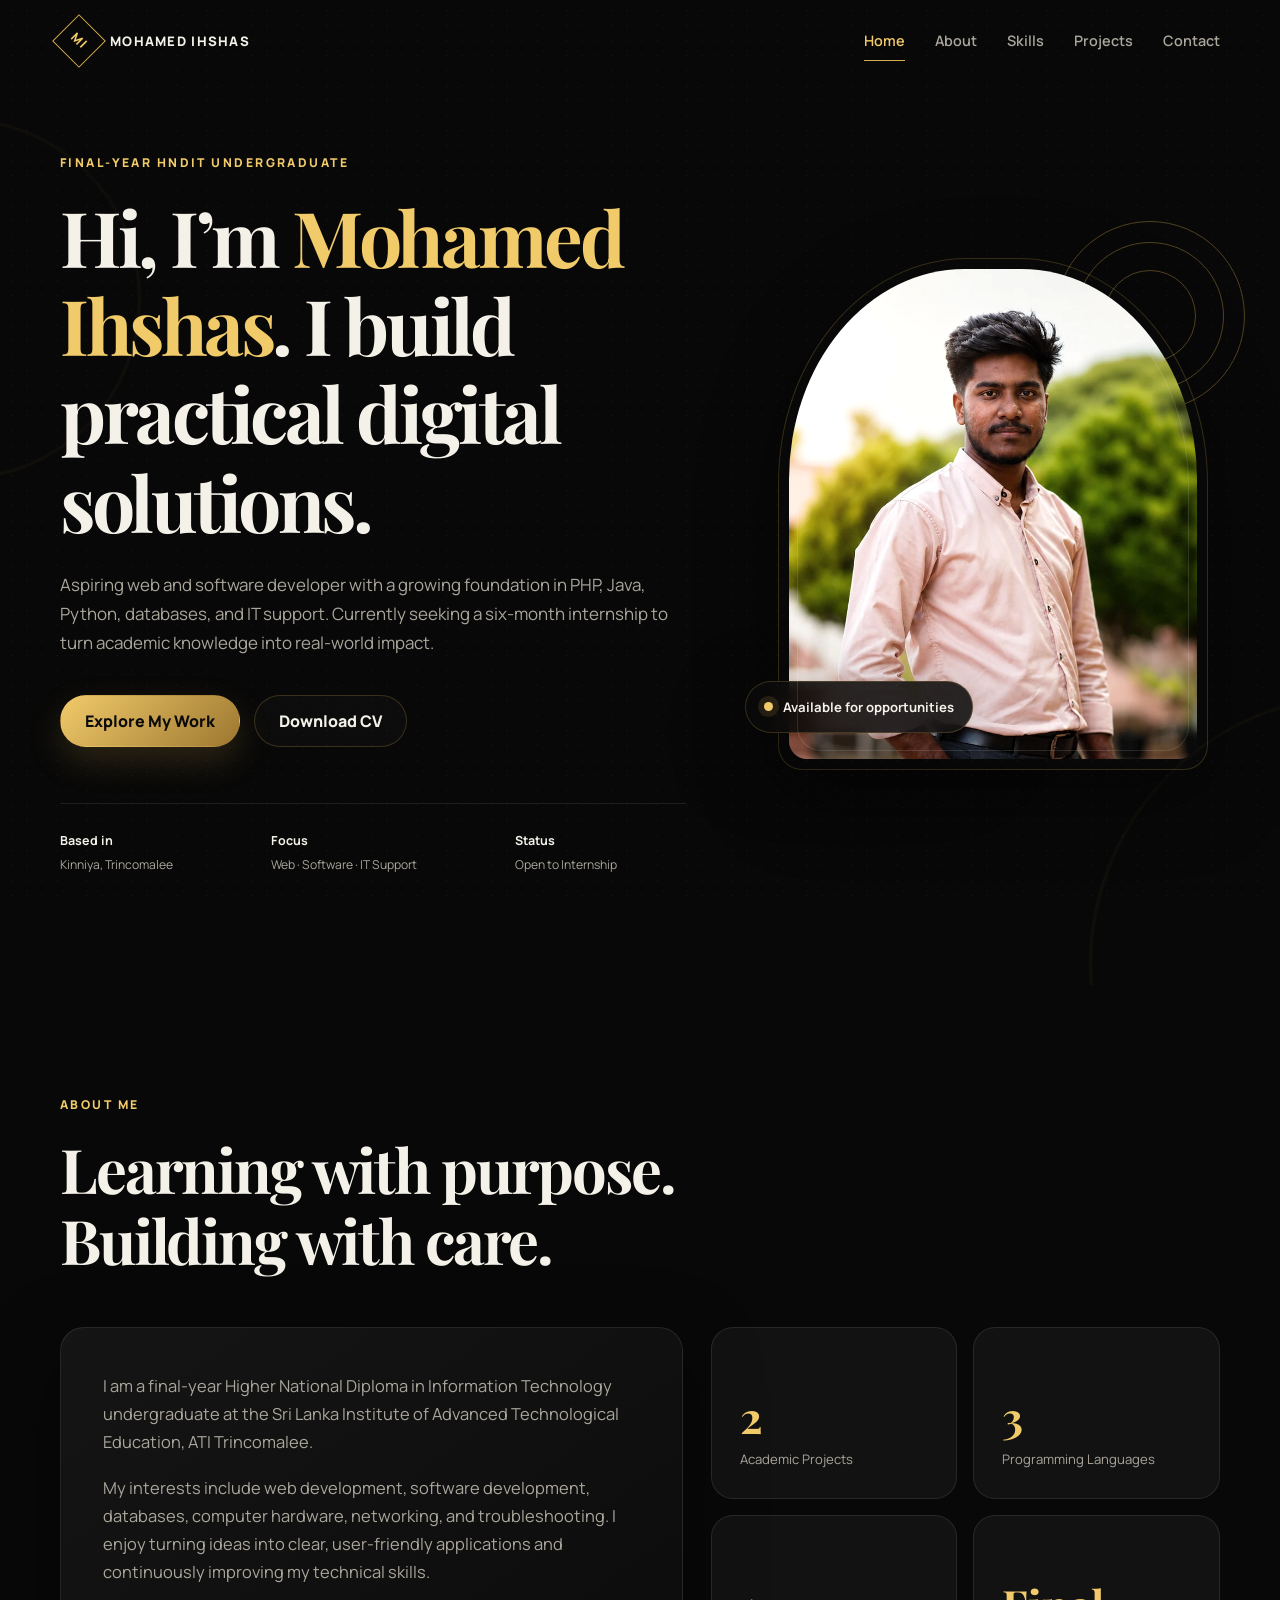
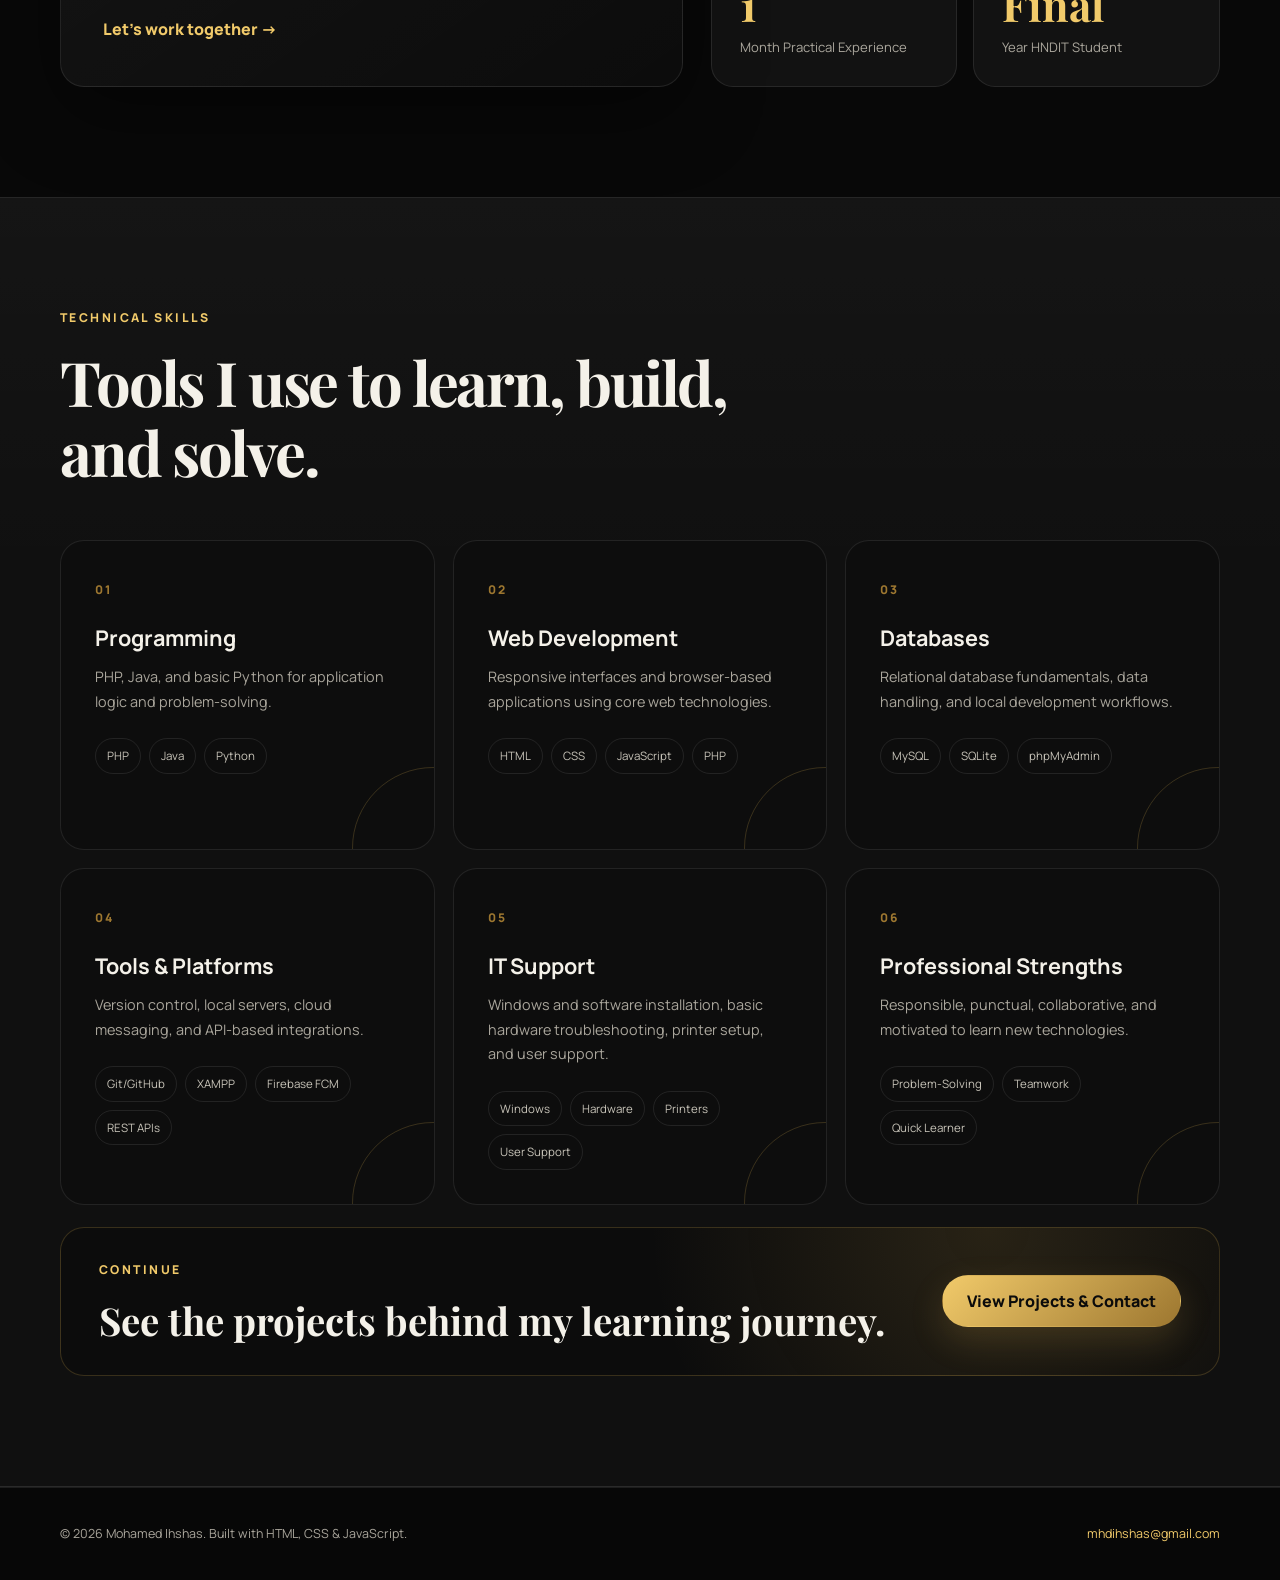
==== index.html @ d363c1a5 "Initial portfolio" ====
<!DOCTYPE html>
<html lang="en">
<head>
  <meta charset="UTF-8">
  <meta name="viewport" content="width=device-width, initial-scale=1.0">
  <meta name="description" content="Portfolio of Anwarkhan Mohamed Ihshas, a final-year HNDIT undergraduate, aspiring web and software developer, and IT support specialist.">
  <title>Mohamed Ihshas | Web & Software Developer</title>
  <style>
@import url('https://fonts.googleapis.com/css2?family=Manrope:wght@400;500;600;700;800&family=Playfair+Display:wght@600;700&display=swap');

:root {
  --bg: #080808;
  --bg-soft: #101010;
  --surface: rgba(255, 255, 255, 0.045);
  --surface-strong: #151515;
  --gold: #d7ad4f;
  --gold-bright: #f1ca6a;
  --gold-dark: #9d7730;
  --text: #f4f1e9;
  --muted: #aaa69c;
  --line: rgba(215, 173, 79, 0.22);
  --line-soft: rgba(255, 255, 255, 0.09);
  --shadow: 0 25px 80px rgba(0, 0, 0, 0.45);
  --radius: 24px;
  --transition: 240ms ease;
}

* {
  box-sizing: border-box;
  margin: 0;
  padding: 0;
}

html {
  scroll-behavior: smooth;
}

body {
  min-height: 100vh;
  overflow-x: hidden;
  background: var(--bg);
  color: var(--text);
  font-family: "Manrope", system-ui, sans-serif;
  line-height: 1.7;
}

body.menu-open {
  overflow: hidden;
}

a {
  color: inherit;
  text-decoration: none;
}

button,
input,
textarea {
  font: inherit;
}

img {
  display: block;
  max-width: 100%;
}

::selection {
  background: var(--gold);
  color: #050505;
}

.page-noise {
  position: fixed;
  inset: 0;
  pointer-events: none;
  opacity: 0.035;
  z-index: 100;
  background-image:
    radial-gradient(circle at 20% 30%, white 0 0.7px, transparent 0.8px),
    radial-gradient(circle at 80% 70%, white 0 0.7px, transparent 0.8px);
  background-size: 12px 12px, 15px 15px;
}

.container {
  width: min(1160px, calc(100% - 40px));
  margin-inline: auto;
}

.section {
  position: relative;
  padding: 110px 0;
}

.section-muted {
  background:
    linear-gradient(180deg, rgba(255,255,255,0.02), transparent 30%),
    var(--bg-soft);
  border-block: 1px solid var(--line-soft);
}

.site-header {
  position: sticky;
  top: 0;
  z-index: 50;
  border-bottom: 1px solid transparent;
  transition: var(--transition);
}

.site-header.scrolled {
  background: rgba(8, 8, 8, 0.82);
  border-color: var(--line-soft);
  backdrop-filter: blur(18px);
}

.nav {
  height: 82px;
  display: flex;
  align-items: center;
  justify-content: space-between;
}

.brand {
  display: inline-flex;
  align-items: center;
  gap: 12px;
  font-weight: 800;
  letter-spacing: 0.08em;
}

.brand-mark {
  width: 38px;
  aspect-ratio: 1;
  display: grid;
  place-items: center;
  border: 1px solid var(--gold);
  color: var(--gold-bright);
  font-size: 0.78rem;
  transform: rotate(45deg);
}

.brand-mark::first-line {
  transform: rotate(-45deg);
}

.brand-text {
  font-size: 0.82rem;
}

.nav-links {
  display: flex;
  align-items: center;
  gap: 30px;
}

.nav-links a {
  position: relative;
  color: var(--muted);
  font-size: 0.9rem;
  font-weight: 600;
  transition: color var(--transition);
}

.nav-links a::after {
  content: "";
  position: absolute;
  left: 0;
  bottom: -8px;
  width: 100%;
  height: 1px;
  background: var(--gold);
  transform: scaleX(0);
  transform-origin: right;
  transition: transform var(--transition);
}

.nav-links a:hover,
.nav-links a.active {
  color: var(--gold-bright);
}

.nav-links a:hover::after,
.nav-links a.active::after {
  transform: scaleX(1);
  transform-origin: left;
}

.menu-toggle {
  display: none;
  width: 44px;
  height: 44px;
  border: 1px solid var(--line-soft);
  background: transparent;
  border-radius: 12px;
  cursor: pointer;
}

.menu-toggle span {
  display: block;
  width: 20px;
  height: 1px;
  margin: 5px auto;
  background: var(--text);
  transition: var(--transition);
}

.hero {
  min-height: calc(100vh - 82px);
  display: grid;
  align-items: center;
  padding-top: 70px;
  overflow: hidden;
}

.hero-grid {
  display: grid;
  grid-template-columns: 1.16fr 0.84fr;
  align-items: center;
  gap: 80px;
}

.eyebrow {
  margin-bottom: 18px;
  color: var(--gold-bright);
  font-size: 0.76rem;
  font-weight: 800;
  letter-spacing: 0.2em;
}

h1,
h2,
h3 {
  line-height: 1.15;
}

h1,
h2 {
  font-family: "Playfair Display", Georgia, serif;
}

.hero h1 {
  max-width: 790px;
  font-size: clamp(3rem, 6vw, 6.5rem);
  letter-spacing: -0.045em;
}

.gold-text {
  color: var(--gold-bright);
}

.hero-description {
  max-width: 680px;
  margin-top: 26px;
  color: var(--muted);
  font-size: 1.06rem;
}

.hero-actions {
  display: flex;
  flex-wrap: wrap;
  gap: 14px;
  margin-top: 38px;
}

.btn {
  min-height: 52px;
  display: inline-flex;
  align-items: center;
  justify-content: center;
  padding: 0 24px;
  border: 1px solid transparent;
  border-radius: 999px;
  font-weight: 800;
  cursor: pointer;
  transition:
    transform var(--transition),
    background var(--transition),
    color var(--transition),
    border-color var(--transition),
    box-shadow var(--transition);
}

.btn:hover {
  transform: translateY(-3px);
}

.btn-primary {
  background: linear-gradient(135deg, var(--gold-bright), var(--gold-dark));
  color: #0b0b0b;
  box-shadow: 0 14px 34px rgba(215, 173, 79, 0.18);
}

.btn-primary:hover {
  box-shadow: 0 18px 44px rgba(215, 173, 79, 0.28);
}

.btn-secondary {
  border-color: var(--line);
  background: rgba(255, 255, 255, 0.02);
  color: var(--text);
}

.btn-secondary:hover {
  border-color: var(--gold);
  color: var(--gold-bright);
}

.hero-meta {
  display: grid;
  grid-template-columns: repeat(3, auto);
  gap: 28px;
  margin-top: 56px;
  padding-top: 26px;
  border-top: 1px solid var(--line-soft);
}

.hero-meta div {
  display: grid;
  gap: 3px;
}

.hero-meta strong {
  color: var(--text);
  font-size: 0.78rem;
}

.hero-meta span {
  color: var(--muted);
  font-size: 0.76rem;
}

.hero-visual {
  display: flex;
  justify-content: center;
}

.portrait-frame {
  position: relative;
  width: min(430px, 86vw);
  aspect-ratio: 0.84;
  padding: 10px;
  border: 1px solid var(--line);
  border-radius: 44% 44% 24px 24px;
  box-shadow: var(--shadow);
}

.portrait-frame::before {
  content: "";
  position: absolute;
  inset: 18px;
  border: 1px solid rgba(255,255,255,0.12);
  border-radius: inherit;
  z-index: 2;
  pointer-events: none;
}

.portrait-frame img {
  width: 100%;
  height: 100%;
  object-fit: cover;
  object-position: 50% 42%;
  border-radius: 43% 43% 18px 18px;
  filter: saturate(0.9) contrast(1.03);
}

.portrait-ring {
  position: absolute;
  width: 190px;
  height: 190px;
  right: -38px;
  top: -38px;
  border: 1px solid var(--gold);
  border-radius: 50%;
  opacity: 0.35;
  animation: spin 18s linear infinite;
}

.portrait-ring::before,
.portrait-ring::after {
  content: "";
  position: absolute;
  border-radius: 50%;
  border: 1px solid var(--gold);
}

.portrait-ring::before { inset: 20px; }
.portrait-ring::after { inset: 48px; }

.portrait-card {
  position: absolute;
  left: -34px;
  bottom: 36px;
  display: inline-flex;
  align-items: center;
  gap: 10px;
  padding: 14px 18px;
  border: 1px solid var(--line);
  border-radius: 999px;
  background: rgba(10, 10, 10, 0.86);
  backdrop-filter: blur(18px);
  box-shadow: var(--shadow);
  font-size: 0.82rem;
  font-weight: 700;
}

.status-dot {
  width: 9px;
  aspect-ratio: 1;
  border-radius: 50%;
  background: var(--gold-bright);
  box-shadow: 0 0 0 6px rgba(215,173,79,0.13);
  animation: pulse 2s infinite;
}

.hero-orb {
  position: absolute;
  border-radius: 50%;
  filter: blur(1px);
  opacity: 0.15;
  pointer-events: none;
}

.hero-orb-one {
  width: 360px;
  height: 360px;
  left: -220px;
  top: 4%;
  border: 1px solid var(--gold);
}

.hero-orb-two {
  width: 540px;
  height: 540px;
  right: -350px;
  bottom: -250px;
  border: 1px solid var(--gold);
}

.section-heading {
  max-width: 760px;
  margin-bottom: 52px;
}

.section-heading h2,
.contact-copy h2 {
  font-size: clamp(2.3rem, 4.8vw, 4.6rem);
  letter-spacing: -0.035em;
}

.about-grid {
  display: grid;
  grid-template-columns: 1.1fr 0.9fr;
  gap: 28px;
}

.glass-card {
  border: 1px solid var(--line-soft);
  border-radius: var(--radius);
  background:
    linear-gradient(145deg, rgba(255,255,255,0.055), rgba(255,255,255,0.018));
  box-shadow: var(--shadow);
}

.about-story {
  min-height: 360px;
  display: flex;
  flex-direction: column;
  justify-content: center;
  padding: 42px;
}

.about-story p {
  color: var(--muted);
  font-size: 1.03rem;
}

.about-story p + p {
  margin-top: 18px;
}

.text-link {
  width: fit-content;
  margin-top: 30px;
  color: var(--gold-bright);
  font-weight: 800;
}

.text-link span {
  display: inline-block;
  transition: transform var(--transition);
}

.text-link:hover span {
  transform: translateX(6px);
}

.about-stats {
  display: grid;
  grid-template-columns: repeat(2, 1fr);
  gap: 16px;
}

.stat-card {
  min-height: 172px;
  display: flex;
  flex-direction: column;
  justify-content: end;
  padding: 28px;
  border: 1px solid var(--line-soft);
  border-radius: 22px;
  background: var(--surface);
  transition: transform var(--transition), border-color var(--transition);
}

.stat-card:hover {
  transform: translateY(-7px);
  border-color: var(--line);
}

.stat-card strong {
  color: var(--gold-bright);
  font-family: "Playfair Display", serif;
  font-size: 2.7rem;
  line-height: 1;
}

.stat-card span {
  margin-top: 10px;
  color: var(--muted);
  font-size: 0.82rem;
}

.skills-grid {
  display: grid;
  grid-template-columns: repeat(3, 1fr);
  gap: 18px;
}

.skill-card {
  position: relative;
  min-height: 310px;
  padding: 34px;
  overflow: hidden;
  border: 1px solid var(--line-soft);
  border-radius: var(--radius);
  background: #0d0d0d;
  transition: transform var(--transition), border-color var(--transition), background var(--transition);
}

.skill-card::after {
  content: "";
  position: absolute;
  width: 160px;
  height: 160px;
  right: -80px;
  bottom: -80px;
  border: 1px solid var(--line);
  border-radius: 50%;
  transition: transform 500ms ease;
}

.skill-card:hover {
  transform: translateY(-8px);
  border-color: var(--line);
  background: #12110d;
}

.skill-card:hover::after {
  transform: scale(1.35);
}

.skill-number {
  color: var(--gold-dark);
  font-size: 0.75rem;
  font-weight: 800;
  letter-spacing: 0.16em;
}

.skill-card h3 {
  margin-top: 24px;
  font-size: 1.35rem;
}

.skill-card p {
  margin-top: 14px;
  color: var(--muted);
  font-size: 0.9rem;
}

.tag-list {
  display: flex;
  flex-wrap: wrap;
  gap: 8px;
  margin-top: 24px;
}

.tag-list span {
  padding: 7px 11px;
  border: 1px solid var(--line-soft);
  border-radius: 999px;
  color: #c8c4b9;
  font-size: 0.72rem;
  transition: border-color var(--transition), color var(--transition);
}

.skill-card:hover .tag-list span,
.project-card:hover .tag-list span {
  border-color: var(--line);
  color: var(--gold-bright);
}

.next-page-cta {
  margin-top: 22px;
  padding: 32px 38px;
  display: flex;
  align-items: center;
  justify-content: space-between;
  gap: 24px;
  border: 1px solid var(--line);
  border-radius: var(--radius);
  background:
    radial-gradient(circle at 80% 0%, rgba(215,173,79,0.14), transparent 36%),
    #0c0c0c;
}

.next-page-cta h3 {
  font-family: "Playfair Display", serif;
  font-size: clamp(1.6rem, 3vw, 2.6rem);
}

.inner-hero {
  padding-top: 130px;
  padding-bottom: 80px;
  overflow: hidden;
}

.inner-hero::after {
  content: "";
  position: absolute;
  width: 520px;
  height: 520px;
  right: -250px;
  top: -160px;
  border: 1px solid var(--line);
  border-radius: 50%;
}

.inner-hero .container {
  position: relative;
  z-index: 2;
}

.inner-hero h1 {
  max-width: 950px;
  font-size: clamp(3.2rem, 7.3vw, 7rem);
  letter-spacing: -0.05em;
}

.inner-hero p:last-child {
  max-width: 670px;
  margin-top: 22px;
  color: var(--muted);
}

.projects-list {
  display: grid;
  gap: 26px;
}

.project-card {
  position: relative;
  min-height: 520px;
  display: grid;
  grid-template-columns: 70px 1.1fr 0.9fr;
  gap: 34px;
  align-items: stretch;
  padding: 34px;
  overflow: hidden;
  border: 1px solid var(--line-soft);
  border-radius: 30px;
  background: #0d0d0d;
  transition: transform var(--transition), border-color var(--transition);
}

.project-card:hover {
  transform: translateY(-7px);
  border-color: var(--line);
}

.project-index {
  color: var(--gold-dark);
  font-size: 0.78rem;
  font-weight: 800;
  letter-spacing: 0.16em;
}

.project-content {
  padding: 14px 0;
}

.project-topline {
  display: flex;
  flex-wrap: wrap;
  gap: 10px 22px;
  color: var(--muted);
  font-size: 0.74rem;
  font-weight: 800;
  letter-spacing: 0.09em;
  text-transform: uppercase;
}

.project-content h3 {
  margin-top: 24px;
  font-family: "Playfair Display", serif;
  font-size: clamp(2.5rem, 4vw, 4.3rem);
}

.project-subtitle {
  margin-top: 2px !important;
  color: var(--gold-bright) !important;
  font-weight: 700;
}

.project-content > p {
  max-width: 630px;
  margin-top: 18px;
  color: var(--muted);
}

.feature-list {
  display: grid;
  gap: 10px;
  margin-top: 24px;
  list-style: none;
}

.feature-list li {
  position: relative;
  padding-left: 22px;
  color: #d0ccc1;
  font-size: 0.88rem;
}

.feature-list li::before {
  content: "◆";
  position: absolute;
  left: 0;
  top: 1px;
  color: var(--gold-dark);
  font-size: 0.65rem;
}

.project-visual {
  min-height: 380px;
  position: relative;
  overflow: hidden;
  border: 1px solid var(--line-soft);
  border-radius: 24px;
  background:
    radial-gradient(circle at 70% 20%, rgba(215,173,79,0.18), transparent 34%),
    #090909;
}

.mock-window {
  position: absolute;
  width: 86%;
  height: 72%;
  left: 10%;
  top: 16%;
  border: 1px solid var(--line);
  border-radius: 14px;
  overflow: hidden;
  background: #111;
  box-shadow: var(--shadow);
  transform: perspective(900px) rotateY(-7deg) rotateX(3deg);
  transition: transform 550ms ease;
}

.project-card:hover .mock-window {
  transform: perspective(900px) rotateY(0) rotateX(0) translateY(-8px);
}

.mock-window-bar {
  height: 34px;
  display: flex;
  align-items: center;
  gap: 6px;
  padding: 0 12px;
  border-bottom: 1px solid var(--line-soft);
}

.mock-window-bar i {
  width: 7px;
  height: 7px;
  border-radius: 50%;
  background: var(--gold-dark);
}

.mock-dashboard {
  height: calc(100% - 34px);
  display: grid;
  grid-template-columns: 24% 1fr;
}

.mock-sidebar {
  background: rgba(215,173,79,0.08);
  border-right: 1px solid var(--line-soft);
}

.mock-main {
  padding: 18px;
}

.mock-title {
  width: 42%;
  height: 12px;
  border-radius: 999px;
  background: var(--gold);
}

.mock-stats {
  display: grid;
  grid-template-columns: repeat(3, 1fr);
  gap: 8px;
  margin-top: 18px;
}

.mock-stats span,
.mock-task {
  display: block;
  border: 1px solid var(--line-soft);
  background: rgba(255,255,255,0.035);
}

.mock-stats span {
  height: 54px;
  border-radius: 8px;
}

.mock-task {
  height: 34px;
  margin-top: 10px;
  border-radius: 8px;
}

.mock-task.short {
  width: 72%;
}

.trusthire-visual {
  display: grid;
  place-items: center;
}

.ai-shield {
  position: relative;
  width: 190px;
  height: 220px;
  display: grid;
  place-items: center;
  clip-path: polygon(50% 0%, 88% 14%, 82% 72%, 50% 100%, 18% 72%, 12% 14%);
  background: linear-gradient(160deg, rgba(215,173,79,0.26), rgba(215,173,79,0.05));
  border: 1px solid var(--gold);
  filter: drop-shadow(0 20px 30px rgba(0,0,0,0.45));
}

.shield-core {
  width: 96px;
  aspect-ratio: 1;
  display: grid;
  place-items: center;
  border: 1px solid var(--gold);
  border-radius: 50%;
  color: var(--gold-bright);
  font-family: "Playfair Display", serif;
  font-size: 2rem;
}

.scan-line {
  position: absolute;
  left: 16%;
  right: 16%;
  height: 1px;
  background: var(--gold-bright);
  box-shadow: 0 0 15px var(--gold);
  animation: scan 3s ease-in-out infinite;
}

.risk-card {
  position: absolute;
  right: 18px;
  bottom: 24px;
  width: 158px;
  padding: 18px;
  border: 1px solid var(--line);
  border-radius: 16px;
  background: rgba(8,8,8,0.9);
  backdrop-filter: blur(14px);
}

.risk-card span {
  display: block;
  color: var(--muted);
  font-size: 0.72rem;
}

.risk-card strong {
  display: block;
  margin-top: 5px;
  color: var(--gold-bright);
  font-size: 1.8rem;
}

.risk-bar {
  height: 5px;
  margin-top: 10px;
  overflow: hidden;
  border-radius: 999px;
  background: rgba(255,255,255,0.08);
}

.risk-bar i {
  display: block;
  width: 18%;
  height: 100%;
  background: var(--gold);
  border-radius: inherit;
}

.timeline {
  position: relative;
  display: grid;
  gap: 24px;
}

.timeline::before {
  content: "";
  position: absolute;
  left: 110px;
  top: 15px;
  bottom: 15px;
  width: 1px;
  background: var(--line);
}

.timeline-item {
  display: grid;
  grid-template-columns: 85px 22px 1fr;
  gap: 16px;
  align-items: start;
}

.timeline-date {
  padding-top: 20px;
  color: var(--gold-bright);
  font-size: 0.78rem;
  font-weight: 800;
}

.timeline-marker {
  width: 13px;
  aspect-ratio: 1;
  margin-top: 24px;
  border: 2px solid var(--gold);
  border-radius: 50%;
  background: var(--bg-soft);
  box-shadow: 0 0 0 8px rgba(215,173,79,0.08);
  z-index: 2;
}

.timeline-content {
  padding: 32px;
}

.timeline-content h3 {
  font-family: "Playfair Display", serif;
  font-size: 1.7rem;
}

.timeline-place {
  margin-top: 8px !important;
  color: var(--gold-bright) !important;
  font-weight: 700;
}

.timeline-content p {
  margin-top: 14px;
  color: var(--muted);
}

.language-strip {
  margin-top: 26px;
  display: flex;
  align-items: center;
  gap: 34px;
  padding: 24px 28px;
  border: 1px solid var(--line-soft);
  border-radius: 20px;
  background: #0c0c0c;
}

.language-strip div {
  display: grid;
  gap: 2px;
}

.language-strip span {
  color: var(--muted);
  font-size: 0.75rem;
}

.language-strip strong {
  font-size: 0.92rem;
}

.language-strip .btn {
  margin-left: auto;
}

.contact-section {
  overflow: hidden;
}

.contact-section::before {
  content: "";
  position: absolute;
  width: 520px;
  height: 520px;
  left: -320px;
  bottom: -200px;
  border: 1px solid var(--line);
  border-radius: 50%;
}

.contact-grid {
  display: grid;
  grid-template-columns: 0.9fr 1.1fr;
  gap: 50px;
  align-items: start;
}

.contact-copy > p:not(.eyebrow):not(.location-line) {
  max-width: 560px;
  margin-top: 22px;
  color: var(--muted);
}

.contact-links {
  display: grid;
  gap: 10px;
  margin-top: 34px;
}

.contact-links a {
  display: grid;
  gap: 2px;
  padding: 15px 0;
  border-bottom: 1px solid var(--line-soft);
  transition: padding-left var(--transition), color var(--transition);
}

.contact-links a:hover {
  padding-left: 8px;
  color: var(--gold-bright);
}

.contact-links span {
  color: var(--muted);
  font-size: 0.73rem;
}

.contact-links strong {
  font-size: 0.9rem;
}

.location-line {
  margin-top: 26px;
  color: var(--gold-bright);
  font-weight: 700;
}

.contact-form {
  padding: 34px;
}

.form-row {
  display: grid;
  grid-template-columns: repeat(2, 1fr);
  gap: 16px;
}

.contact-form label {
  display: grid;
  gap: 8px;
  margin-bottom: 18px;
  color: #cbc7bd;
  font-size: 0.8rem;
  font-weight: 700;
}

.contact-form input,
.contact-form textarea {
  width: 100%;
  border: 1px solid var(--line-soft);
  outline: none;
  border-radius: 14px;
  background: rgba(255,255,255,0.03);
  color: var(--text);
  padding: 14px 16px;
  transition: border-color var(--transition), box-shadow var(--transition);
}

.contact-form textarea {
  resize: vertical;
}

.contact-form input:focus,
.contact-form textarea:focus {
  border-color: var(--gold);
  box-shadow: 0 0 0 4px rgba(215,173,79,0.08);
}

.contact-form .btn {
  width: 100%;
}

.form-note {
  margin-top: 12px;
  color: var(--muted);
  font-size: 0.72rem;
  text-align: center;
}

.site-footer {
  border-top: 1px solid var(--line-soft);
  background: #070707;
}

.footer-inner {
  min-height: 92px;
  display: flex;
  align-items: center;
  justify-content: space-between;
  gap: 20px;
  color: var(--muted);
  font-size: 0.78rem;
}

.footer-inner a {
  color: var(--gold-bright);
}

.reveal {
  opacity: 0;
  transform: translateY(28px);
  transition: opacity 750ms ease, transform 750ms ease;
}

.reveal.visible {
  opacity: 1;
  transform: translateY(0);
}

@keyframes spin {
  to { transform: rotate(360deg); }
}

@keyframes pulse {
  0%, 100% { transform: scale(1); opacity: 1; }
  50% { transform: scale(0.75); opacity: 0.55; }
}

@keyframes scan {
  0%, 100% { top: 22%; opacity: 0.2; }
  50% { top: 76%; opacity: 1; }
}

@media (max-width: 980px) {
  .hero-grid,
  .about-grid,
  .contact-grid {
    grid-template-columns: 1fr;
  }

  .hero {
    min-height: auto;
  }

  .hero-copy {
    text-align: center;
  }

  .hero-description {
    margin-inline: auto;
  }

  .hero-actions,
  .hero-meta {
    justify-content: center;
  }

  .hero-meta {
    grid-template-columns: repeat(3, 1fr);
    text-align: left;
  }

  .hero-visual {
    margin-top: 26px;
  }

  .skills-grid {
    grid-template-columns: repeat(2, 1fr);
  }

  .project-card {
    grid-template-columns: 50px 1fr;
  }

  .project-visual {
    grid-column: 2;
  }

  .contact-grid {
    gap: 34px;
  }
}

@media (max-width: 760px) {
  .section {
    padding: 82px 0;
  }

  .site-header {
    background: rgba(8,8,8,0.9);
    border-color: var(--line-soft);
    backdrop-filter: blur(18px);
  }

  .menu-toggle {
    display: block;
    position: relative;
    z-index: 60;
  }

  .menu-toggle.active span:nth-child(1) {
    transform: translateY(6px) rotate(45deg);
  }

  .menu-toggle.active span:nth-child(2) {
    opacity: 0;
  }

  .menu-toggle.active span:nth-child(3) {
    transform: translateY(-6px) rotate(-45deg);
  }

  .nav-links {
    position: fixed;
    inset: 0;
    display: grid;
    place-content: center;
    gap: 26px;
    background: rgba(8,8,8,0.97);
    opacity: 0;
    visibility: hidden;
    transform: translateY(-12px);
    transition: var(--transition);
  }

  .nav-links.open {
    opacity: 1;
    visibility: visible;
    transform: translateY(0);
  }

  .nav-links a {
    font-size: 1.2rem;
    text-align: center;
  }

  .hero {
    padding-top: 50px;
  }

  .hero h1 {
    font-size: clamp(2.8rem, 15vw, 4.7rem);
  }

  .hero-meta {
    grid-template-columns: 1fr;
    text-align: center;
    gap: 16px;
  }

  .portrait-card {
    left: 50%;
    bottom: 18px;
    transform: translateX(-50%);
    white-space: nowrap;
  }

  .skills-grid,
  .about-stats {
    grid-template-columns: 1fr;
  }

  .skill-card {
    min-height: auto;
  }

  .next-page-cta,
  .language-strip,
  .footer-inner {
    flex-direction: column;
    align-items: flex-start;
  }

  .language-strip .btn {
    margin-left: 0;
  }

  .project-card {
    grid-template-columns: 1fr;
    padding: 24px;
  }

  .project-index,
  .project-visual {
    grid-column: 1;
  }

  .project-visual {
    min-height: 330px;
  }

  .timeline::before {
    left: 7px;
  }

  .timeline-item {
    grid-template-columns: 18px 1fr;
  }

  .timeline-date {
    grid-column: 2;
    padding-top: 0;
  }

  .timeline-marker {
    grid-row: 1 / span 2;
    margin-top: 4px;
  }

  .timeline-content {
    grid-column: 2;
  }

  .form-row {
    grid-template-columns: 1fr;
    gap: 0;
  }

  .brand-text {
    display: none;
  }
}

@media (prefers-reduced-motion: reduce) {
  *,
  *::before,
  *::after {
    animation-duration: 0.01ms !important;
    animation-iteration-count: 1 !important;
    scroll-behavior: auto !important;
    transition-duration: 0.01ms !important;
  }

  .reveal {
    opacity: 1;
    transform: none;
  }
}

</style>
  <script>
document.addEventListener("DOMContentLoaded", () => {
  const header = document.querySelector(".site-header");
  const menuButton = document.querySelector(".menu-toggle");
  const navLinks = document.querySelector(".nav-links");

  const updateHeader = () => {
    header?.classList.toggle("scrolled", window.scrollY > 20);
  };

  updateHeader();
  window.addEventListener("scroll", updateHeader, { passive: true });

  if (menuButton && navLinks) {
    menuButton.addEventListener("click", () => {
      const isOpen = navLinks.classList.toggle("open");
      menuButton.classList.toggle("active", isOpen);
      menuButton.setAttribute("aria-expanded", String(isOpen));
      document.body.classList.toggle("menu-open", isOpen);
    });

    navLinks.querySelectorAll("a").forEach((link) => {
      link.addEventListener("click", () => {
        navLinks.classList.remove("open");
        menuButton.classList.remove("active");
        menuButton.setAttribute("aria-expanded", "false");
        document.body.classList.remove("menu-open");
      });
    });
  }

  const revealElements = document.querySelectorAll(".reveal");
  const revealObserver = new IntersectionObserver(
    (entries) => {
      entries.forEach((entry) => {
        if (entry.isIntersecting) {
          entry.target.classList.add("visible");
          revealObserver.unobserve(entry.target);
        }
      });
    },
    { threshold: 0.14 }
  );

  revealElements.forEach((element, index) => {
    element.style.transitionDelay = `${Math.min(index % 4, 3) * 80}ms`;
    revealObserver.observe(element);
  });

  document.querySelectorAll("[data-count]").forEach((counter) => {
    const target = Number(counter.dataset.count);
    let started = false;

    const counterObserver = new IntersectionObserver(
      ([entry]) => {
        if (!entry.isIntersecting || started) return;
        started = true;

        const duration = 900;
        const startTime = performance.now();

        const animate = (now) => {
          const progress = Math.min((now - startTime) / duration, 1);
          counter.textContent = Math.floor(progress * target);
          if (progress < 1) requestAnimationFrame(animate);
        };

        requestAnimationFrame(animate);
        counterObserver.disconnect();
      },
      { threshold: 0.8 }
    );

    counterObserver.observe(counter);
  });

  document.querySelectorAll("[data-current-year]").forEach((element) => {
    element.textContent = new Date().getFullYear();
  });

  const contactForm = document.querySelector("#contact-form");
  contactForm?.addEventListener("submit", (event) => {
    event.preventDefault();

    const data = new FormData(contactForm);
    const name = String(data.get("name") || "").trim();
    const email = String(data.get("email") || "").trim();
    const subject = String(data.get("subject") || "").trim();
    const message = String(data.get("message") || "").trim();

    if (!name || !email || !subject || !message) return;

    const emailBody = [
      `Hello Mohamed Ihshas,`,
      ``,
      message,
      ``,
      `From: ${name}`,
      `Email: ${email}`
    ].join("\n");

    const mailto = `mailto:mhdihshas@gmail.com?subject=${encodeURIComponent(subject)}&body=${encodeURIComponent(emailBody)}`;
    window.location.href = mailto;
  });
});

</script>
</head>
<body>
  <div class="page-noise" aria-hidden="true"></div>
  <header class="site-header">
    <nav class="nav container" aria-label="Main navigation">
      <a class="brand" href="index.html" aria-label="Go to homepage">
        <span class="brand-mark">MI</span>
        <span class="brand-text">MOHAMED IHSHAS</span>
      </a>

      <button class="menu-toggle" aria-label="Open navigation menu" aria-expanded="false">
        <span></span><span></span><span></span>
      </button>

      <div class="nav-links">
        <a class="active" href="index.html">Home</a>
        <a href="#about">About</a>
        <a href="#skills">Skills</a>
        <a href="work.html">Projects</a>
        <a href="work.html#contact">Contact</a>
      </div>
    </nav>
  </header>

  <main>
    <section class="hero section">
      <div class="hero-orb hero-orb-one" aria-hidden="true"></div>
      <div class="hero-orb hero-orb-two" aria-hidden="true"></div>

      <div class="container hero-grid">
        <div class="hero-copy reveal">
          <p class="eyebrow">FINAL-YEAR HNDIT UNDERGRADUATE</p>
          <h1>
            Hi, I’m <span class="gold-text">Mohamed Ihshas</span>.
            I build practical digital solutions.
          </h1>
          <p class="hero-description">
            Aspiring web and software developer with a growing foundation in
            PHP, Java, Python, databases, and IT support. Currently seeking a
            six-month internship to turn academic knowledge into real-world impact.
          </p>

          <div class="hero-actions">
            <a class="btn btn-primary" href="work.html">Explore My Work</a>
            <a class="btn btn-secondary" href="assets/ANWARKHAN_MOHAMED_IHSHAS_CV.docx" download>
              Download CV
            </a>
          </div>

          <div class="hero-meta" aria-label="Quick information">
            <div>
              <strong>Based in</strong>
              <span>Kinniya, Trincomalee</span>
            </div>
            <div>
              <strong>Focus</strong>
              <span>Web · Software · IT Support</span>
            </div>
            <div>
              <strong>Status</strong>
              <span>Open to Internship</span>
            </div>
          </div>
        </div>

        <div class="hero-visual reveal">
          <div class="portrait-frame">
            <div class="portrait-ring" aria-hidden="true"></div>
            <img src="[data-uri]" alt="Portrait of Mohamed Ihshas">
            <div class="portrait-card">
              <span class="status-dot" aria-hidden="true"></span>
              Available for opportunities
            </div>
          </div>
        </div>
      </div>
    </section>

    <section class="section" id="about">
      <div class="container">
        <div class="section-heading reveal">
          <p class="eyebrow">ABOUT ME</p>
          <h2>Learning with purpose. Building with care.</h2>
        </div>

        <div class="about-grid">
          <article class="glass-card about-story reveal">
            <p>
              I am a final-year Higher National Diploma in Information Technology
              undergraduate at the Sri Lanka Institute of Advanced Technological
              Education, ATI Trincomalee.
            </p>
            <p>
              My interests include web development, software development,
              databases, computer hardware, networking, and troubleshooting.
              I enjoy turning ideas into clear, user-friendly applications and
              continuously improving my technical skills.
            </p>
            <a class="text-link" href="work.html#contact">Let’s work together <span>→</span></a>
          </article>

          <div class="about-stats">
            <div class="stat-card reveal">
              <strong data-count="2">0</strong>
              <span>Academic Projects</span>
            </div>
            <div class="stat-card reveal">
              <strong data-count="3">0</strong>
              <span>Programming Languages</span>
            </div>
            <div class="stat-card reveal">
              <strong data-count="1">0</strong>
              <span>Month Practical Experience</span>
            </div>
            <div class="stat-card reveal">
              <strong>Final</strong>
              <span>Year HNDIT Student</span>
            </div>
          </div>
        </div>
      </div>
    </section>

    <section class="section section-muted" id="skills">
      <div class="container">
        <div class="section-heading reveal">
          <p class="eyebrow">TECHNICAL SKILLS</p>
          <h2>Tools I use to learn, build, and solve.</h2>
        </div>

        <div class="skills-grid">
          <article class="skill-card reveal">
            <span class="skill-number">01</span>
            <h3>Programming</h3>
            <p>PHP, Java, and basic Python for application logic and problem-solving.</p>
            <div class="tag-list"><span>PHP</span><span>Java</span><span>Python</span></div>
          </article>

          <article class="skill-card reveal">
            <span class="skill-number">02</span>
            <h3>Web Development</h3>
            <p>Responsive interfaces and browser-based applications using core web technologies.</p>
            <div class="tag-list"><span>HTML</span><span>CSS</span><span>JavaScript</span><span>PHP</span></div>
          </article>

          <article class="skill-card reveal">
            <span class="skill-number">03</span>
            <h3>Databases</h3>
            <p>Relational database fundamentals, data handling, and local development workflows.</p>
            <div class="tag-list"><span>MySQL</span><span>SQLite</span><span>phpMyAdmin</span></div>
          </article>

          <article class="skill-card reveal">
            <span class="skill-number">04</span>
            <h3>Tools & Platforms</h3>
            <p>Version control, local servers, cloud messaging, and API-based integrations.</p>
            <div class="tag-list"><span>Git/GitHub</span><span>XAMPP</span><span>Firebase FCM</span><span>REST APIs</span></div>
          </article>

          <article class="skill-card reveal">
            <span class="skill-number">05</span>
            <h3>IT Support</h3>
            <p>Windows and software installation, basic hardware troubleshooting, printer setup, and user support.</p>
            <div class="tag-list"><span>Windows</span><span>Hardware</span><span>Printers</span><span>User Support</span></div>
          </article>

          <article class="skill-card reveal">
            <span class="skill-number">06</span>
            <h3>Professional Strengths</h3>
            <p>Responsible, punctual, collaborative, and motivated to learn new technologies.</p>
            <div class="tag-list"><span>Problem-Solving</span><span>Teamwork</span><span>Quick Learner</span></div>
          </article>
        </div>

        <div class="next-page-cta reveal">
          <div>
            <p class="eyebrow">CONTINUE</p>
            <h3>See the projects behind my learning journey.</h3>
          </div>
          <a class="btn btn-primary" href="work.html">View Projects & Contact</a>
        </div>
      </div>
    </section>
  </main>

  <footer class="site-footer">
    <div class="container footer-inner">
      <p>© <span data-current-year></span> Mohamed Ihshas. Built with HTML, CSS & JavaScript.</p>
      <a href="mailto:mhdihshas@gmail.com">mhdihshas@gmail.com</a>
    </div>
  </footer>
</body>
</html>
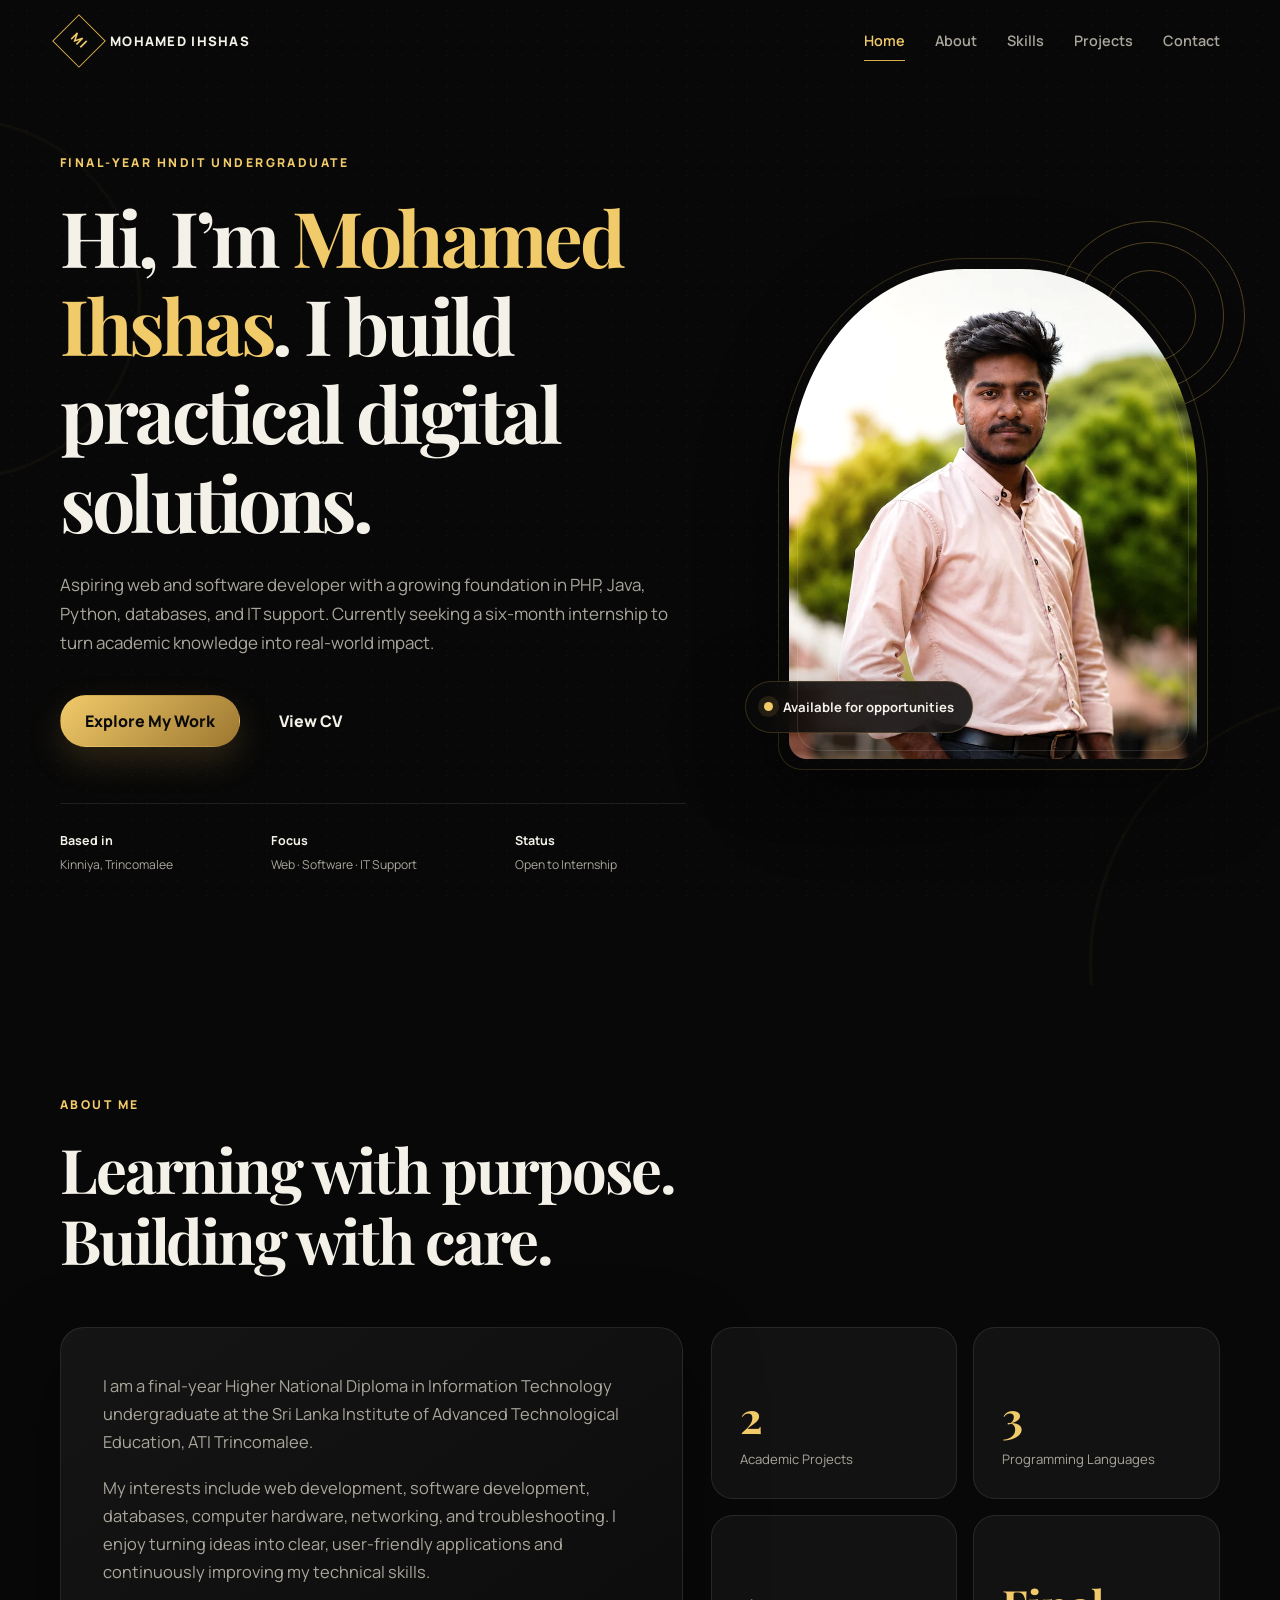
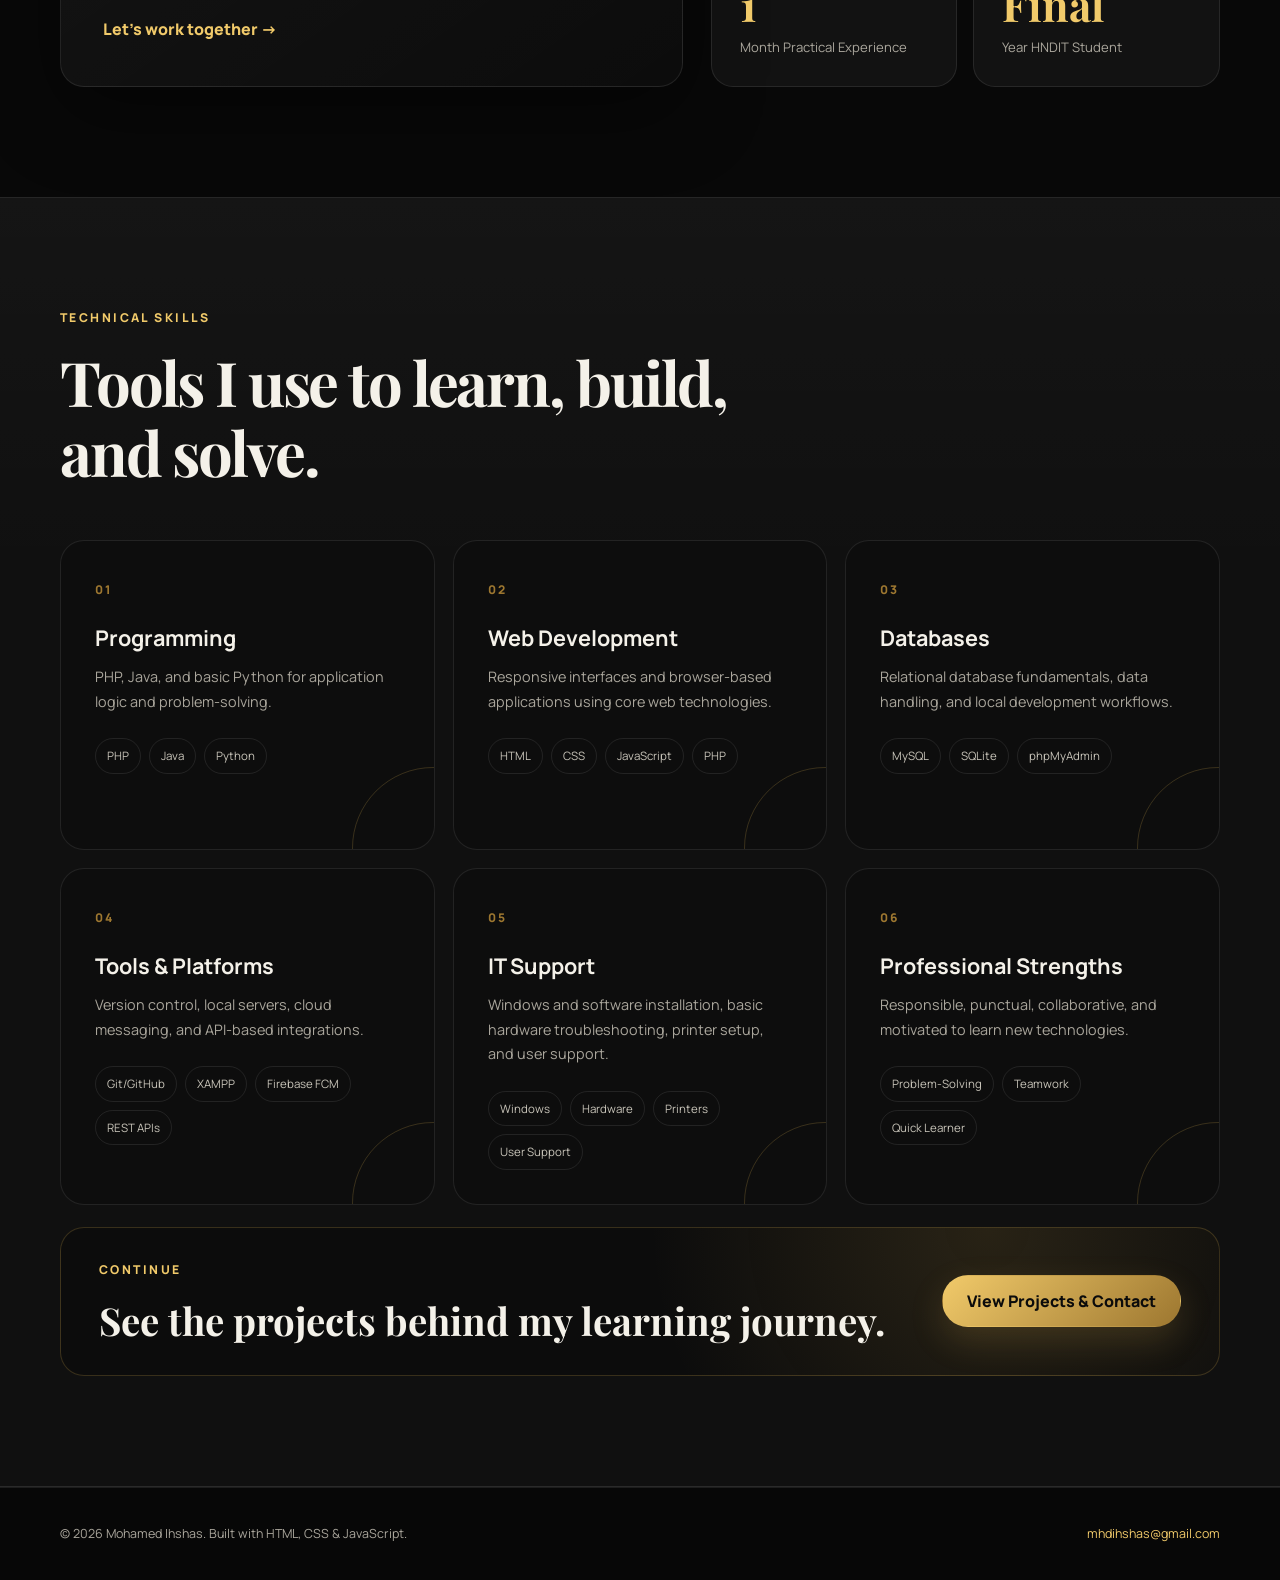
==== commit c1517d9e: "Added CV download" ====
--- a/index.html
+++ b/index.html
@@ -1,1494 +1,1523 @@
 <!DOCTYPE html>
 <html lang="en">
+
 <head>
   <meta charset="UTF-8">
   <meta name="viewport" content="width=device-width, initial-scale=1.0">
-  <meta name="description" content="Portfolio of Anwarkhan Mohamed Ihshas, a final-year HNDIT undergraduate, aspiring web and software developer, and IT support specialist.">
+  <meta name="description"
+    content="Portfolio of Anwarkhan Mohamed Ihshas, a final-year HNDIT undergraduate, aspiring web and software developer, and IT support specialist.">
   <title>Mohamed Ihshas | Web & Software Developer</title>
   <style>
-@import url('https://fonts.googleapis.com/css2?family=Manrope:wght@400;500;600;700;800&family=Playfair+Display:wght@600;700&display=swap');
-
-:root {
-  --bg: #080808;
-  --bg-soft: #101010;
-  --surface: rgba(255, 255, 255, 0.045);
-  --surface-strong: #151515;
-  --gold: #d7ad4f;
-  --gold-bright: #f1ca6a;
-  --gold-dark: #9d7730;
-  --text: #f4f1e9;
-  --muted: #aaa69c;
-  --line: rgba(215, 173, 79, 0.22);
-  --line-soft: rgba(255, 255, 255, 0.09);
-  --shadow: 0 25px 80px rgba(0, 0, 0, 0.45);
-  --radius: 24px;
-  --transition: 240ms ease;
-}
-
-* {
-  box-sizing: border-box;
-  margin: 0;
-  padding: 0;
-}
-
-html {
-  scroll-behavior: smooth;
-}
-
-body {
-  min-height: 100vh;
-  overflow-x: hidden;
-  background: var(--bg);
-  color: var(--text);
-  font-family: "Manrope", system-ui, sans-serif;
-  line-height: 1.7;
-}
-
-body.menu-open {
-  overflow: hidden;
-}
-
-a {
-  color: inherit;
-  text-decoration: none;
-}
-
-button,
-input,
-textarea {
-  font: inherit;
-}
-
-img {
-  display: block;
-  max-width: 100%;
-}
-
-::selection {
-  background: var(--gold);
-  color: #050505;
-}
-
-.page-noise {
-  position: fixed;
-  inset: 0;
-  pointer-events: none;
-  opacity: 0.035;
-  z-index: 100;
-  background-image:
-    radial-gradient(circle at 20% 30%, white 0 0.7px, transparent 0.8px),
-    radial-gradient(circle at 80% 70%, white 0 0.7px, transparent 0.8px);
-  background-size: 12px 12px, 15px 15px;
-}
-
-.container {
-  width: min(1160px, calc(100% - 40px));
-  margin-inline: auto;
-}
-
-.section {
-  position: relative;
-  padding: 110px 0;
-}
-
-.section-muted {
-  background:
-    linear-gradient(180deg, rgba(255,255,255,0.02), transparent 30%),
-    var(--bg-soft);
-  border-block: 1px solid var(--line-soft);
-}
-
-.site-header {
-  position: sticky;
-  top: 0;
-  z-index: 50;
-  border-bottom: 1px solid transparent;
-  transition: var(--transition);
-}
-
-.site-header.scrolled {
-  background: rgba(8, 8, 8, 0.82);
-  border-color: var(--line-soft);
-  backdrop-filter: blur(18px);
-}
-
-.nav {
-  height: 82px;
-  display: flex;
-  align-items: center;
-  justify-content: space-between;
-}
-
-.brand {
-  display: inline-flex;
-  align-items: center;
-  gap: 12px;
-  font-weight: 800;
-  letter-spacing: 0.08em;
-}
-
-.brand-mark {
-  width: 38px;
-  aspect-ratio: 1;
-  display: grid;
-  place-items: center;
-  border: 1px solid var(--gold);
-  color: var(--gold-bright);
-  font-size: 0.78rem;
-  transform: rotate(45deg);
-}
-
-.brand-mark::first-line {
-  transform: rotate(-45deg);
-}
-
-.brand-text {
-  font-size: 0.82rem;
-}
-
-.nav-links {
-  display: flex;
-  align-items: center;
-  gap: 30px;
-}
-
-.nav-links a {
-  position: relative;
-  color: var(--muted);
-  font-size: 0.9rem;
-  font-weight: 600;
-  transition: color var(--transition);
-}
-
-.nav-links a::after {
-  content: "";
-  position: absolute;
-  left: 0;
-  bottom: -8px;
-  width: 100%;
-  height: 1px;
-  background: var(--gold);
-  transform: scaleX(0);
-  transform-origin: right;
-  transition: transform var(--transition);
-}
-
-.nav-links a:hover,
-.nav-links a.active {
-  color: var(--gold-bright);
-}
-
-.nav-links a:hover::after,
-.nav-links a.active::after {
-  transform: scaleX(1);
-  transform-origin: left;
-}
-
-.menu-toggle {
-  display: none;
-  width: 44px;
-  height: 44px;
-  border: 1px solid var(--line-soft);
-  background: transparent;
-  border-radius: 12px;
-  cursor: pointer;
-}
-
-.menu-toggle span {
-  display: block;
-  width: 20px;
-  height: 1px;
-  margin: 5px auto;
-  background: var(--text);
-  transition: var(--transition);
-}
-
-.hero {
-  min-height: calc(100vh - 82px);
-  display: grid;
-  align-items: center;
-  padding-top: 70px;
-  overflow: hidden;
-}
-
-.hero-grid {
-  display: grid;
-  grid-template-columns: 1.16fr 0.84fr;
-  align-items: center;
-  gap: 80px;
-}
-
-.eyebrow {
-  margin-bottom: 18px;
-  color: var(--gold-bright);
-  font-size: 0.76rem;
-  font-weight: 800;
-  letter-spacing: 0.2em;
-}
-
-h1,
-h2,
-h3 {
-  line-height: 1.15;
-}
-
-h1,
-h2 {
-  font-family: "Playfair Display", Georgia, serif;
-}
-
-.hero h1 {
-  max-width: 790px;
-  font-size: clamp(3rem, 6vw, 6.5rem);
-  letter-spacing: -0.045em;
-}
-
-.gold-text {
-  color: var(--gold-bright);
-}
-
-.hero-description {
-  max-width: 680px;
-  margin-top: 26px;
-  color: var(--muted);
-  font-size: 1.06rem;
-}
-
-.hero-actions {
-  display: flex;
-  flex-wrap: wrap;
-  gap: 14px;
-  margin-top: 38px;
-}
-
-.btn {
-  min-height: 52px;
-  display: inline-flex;
-  align-items: center;
-  justify-content: center;
-  padding: 0 24px;
-  border: 1px solid transparent;
-  border-radius: 999px;
-  font-weight: 800;
-  cursor: pointer;
-  transition:
-    transform var(--transition),
-    background var(--transition),
-    color var(--transition),
-    border-color var(--transition),
-    box-shadow var(--transition);
-}
-
-.btn:hover {
-  transform: translateY(-3px);
-}
-
-.btn-primary {
-  background: linear-gradient(135deg, var(--gold-bright), var(--gold-dark));
-  color: #0b0b0b;
-  box-shadow: 0 14px 34px rgba(215, 173, 79, 0.18);
-}
-
-.btn-primary:hover {
-  box-shadow: 0 18px 44px rgba(215, 173, 79, 0.28);
-}
-
-.btn-secondary {
-  border-color: var(--line);
-  background: rgba(255, 255, 255, 0.02);
-  color: var(--text);
-}
-
-.btn-secondary:hover {
-  border-color: var(--gold);
-  color: var(--gold-bright);
-}
-
-.hero-meta {
-  display: grid;
-  grid-template-columns: repeat(3, auto);
-  gap: 28px;
-  margin-top: 56px;
-  padding-top: 26px;
-  border-top: 1px solid var(--line-soft);
-}
-
-.hero-meta div {
-  display: grid;
-  gap: 3px;
-}
-
-.hero-meta strong {
-  color: var(--text);
-  font-size: 0.78rem;
-}
-
-.hero-meta span {
-  color: var(--muted);
-  font-size: 0.76rem;
-}
-
-.hero-visual {
-  display: flex;
-  justify-content: center;
-}
-
-.portrait-frame {
-  position: relative;
-  width: min(430px, 86vw);
-  aspect-ratio: 0.84;
-  padding: 10px;
-  border: 1px solid var(--line);
-  border-radius: 44% 44% 24px 24px;
-  box-shadow: var(--shadow);
-}
-
-.portrait-frame::before {
-  content: "";
-  position: absolute;
-  inset: 18px;
-  border: 1px solid rgba(255,255,255,0.12);
-  border-radius: inherit;
-  z-index: 2;
-  pointer-events: none;
-}
-
-.portrait-frame img {
-  width: 100%;
-  height: 100%;
-  object-fit: cover;
-  object-position: 50% 42%;
-  border-radius: 43% 43% 18px 18px;
-  filter: saturate(0.9) contrast(1.03);
-}
-
-.portrait-ring {
-  position: absolute;
-  width: 190px;
-  height: 190px;
-  right: -38px;
-  top: -38px;
-  border: 1px solid var(--gold);
-  border-radius: 50%;
-  opacity: 0.35;
-  animation: spin 18s linear infinite;
-}
-
-.portrait-ring::before,
-.portrait-ring::after {
-  content: "";
-  position: absolute;
-  border-radius: 50%;
-  border: 1px solid var(--gold);
-}
-
-.portrait-ring::before { inset: 20px; }
-.portrait-ring::after { inset: 48px; }
-
-.portrait-card {
-  position: absolute;
-  left: -34px;
-  bottom: 36px;
-  display: inline-flex;
-  align-items: center;
-  gap: 10px;
-  padding: 14px 18px;
-  border: 1px solid var(--line);
-  border-radius: 999px;
-  background: rgba(10, 10, 10, 0.86);
-  backdrop-filter: blur(18px);
-  box-shadow: var(--shadow);
-  font-size: 0.82rem;
-  font-weight: 700;
-}
-
-.status-dot {
-  width: 9px;
-  aspect-ratio: 1;
-  border-radius: 50%;
-  background: var(--gold-bright);
-  box-shadow: 0 0 0 6px rgba(215,173,79,0.13);
-  animation: pulse 2s infinite;
-}
-
-.hero-orb {
-  position: absolute;
-  border-radius: 50%;
-  filter: blur(1px);
-  opacity: 0.15;
-  pointer-events: none;
-}
-
-.hero-orb-one {
-  width: 360px;
-  height: 360px;
-  left: -220px;
-  top: 4%;
-  border: 1px solid var(--gold);
-}
-
-.hero-orb-two {
-  width: 540px;
-  height: 540px;
-  right: -350px;
-  bottom: -250px;
-  border: 1px solid var(--gold);
-}
-
-.section-heading {
-  max-width: 760px;
-  margin-bottom: 52px;
-}
-
-.section-heading h2,
-.contact-copy h2 {
-  font-size: clamp(2.3rem, 4.8vw, 4.6rem);
-  letter-spacing: -0.035em;
-}
-
-.about-grid {
-  display: grid;
-  grid-template-columns: 1.1fr 0.9fr;
-  gap: 28px;
-}
-
-.glass-card {
-  border: 1px solid var(--line-soft);
-  border-radius: var(--radius);
-  background:
-    linear-gradient(145deg, rgba(255,255,255,0.055), rgba(255,255,255,0.018));
-  box-shadow: var(--shadow);
-}
-
-.about-story {
-  min-height: 360px;
-  display: flex;
-  flex-direction: column;
-  justify-content: center;
-  padding: 42px;
-}
-
-.about-story p {
-  color: var(--muted);
-  font-size: 1.03rem;
-}
-
-.about-story p + p {
-  margin-top: 18px;
-}
-
-.text-link {
-  width: fit-content;
-  margin-top: 30px;
-  color: var(--gold-bright);
-  font-weight: 800;
-}
-
-.text-link span {
-  display: inline-block;
-  transition: transform var(--transition);
-}
-
-.text-link:hover span {
-  transform: translateX(6px);
-}
-
-.about-stats {
-  display: grid;
-  grid-template-columns: repeat(2, 1fr);
-  gap: 16px;
-}
-
-.stat-card {
-  min-height: 172px;
-  display: flex;
-  flex-direction: column;
-  justify-content: end;
-  padding: 28px;
-  border: 1px solid var(--line-soft);
-  border-radius: 22px;
-  background: var(--surface);
-  transition: transform var(--transition), border-color var(--transition);
-}
-
-.stat-card:hover {
-  transform: translateY(-7px);
-  border-color: var(--line);
-}
-
-.stat-card strong {
-  color: var(--gold-bright);
-  font-family: "Playfair Display", serif;
-  font-size: 2.7rem;
-  line-height: 1;
-}
-
-.stat-card span {
-  margin-top: 10px;
-  color: var(--muted);
-  font-size: 0.82rem;
-}
-
-.skills-grid {
-  display: grid;
-  grid-template-columns: repeat(3, 1fr);
-  gap: 18px;
-}
-
-.skill-card {
-  position: relative;
-  min-height: 310px;
-  padding: 34px;
-  overflow: hidden;
-  border: 1px solid var(--line-soft);
-  border-radius: var(--radius);
-  background: #0d0d0d;
-  transition: transform var(--transition), border-color var(--transition), background var(--transition);
-}
-
-.skill-card::after {
-  content: "";
-  position: absolute;
-  width: 160px;
-  height: 160px;
-  right: -80px;
-  bottom: -80px;
-  border: 1px solid var(--line);
-  border-radius: 50%;
-  transition: transform 500ms ease;
-}
-
-.skill-card:hover {
-  transform: translateY(-8px);
-  border-color: var(--line);
-  background: #12110d;
-}
-
-.skill-card:hover::after {
-  transform: scale(1.35);
-}
-
-.skill-number {
-  color: var(--gold-dark);
-  font-size: 0.75rem;
-  font-weight: 800;
-  letter-spacing: 0.16em;
-}
-
-.skill-card h3 {
-  margin-top: 24px;
-  font-size: 1.35rem;
-}
-
-.skill-card p {
-  margin-top: 14px;
-  color: var(--muted);
-  font-size: 0.9rem;
-}
-
-.tag-list {
-  display: flex;
-  flex-wrap: wrap;
-  gap: 8px;
-  margin-top: 24px;
-}
-
-.tag-list span {
-  padding: 7px 11px;
-  border: 1px solid var(--line-soft);
-  border-radius: 999px;
-  color: #c8c4b9;
-  font-size: 0.72rem;
-  transition: border-color var(--transition), color var(--transition);
-}
-
-.skill-card:hover .tag-list span,
-.project-card:hover .tag-list span {
-  border-color: var(--line);
-  color: var(--gold-bright);
-}
-
-.next-page-cta {
-  margin-top: 22px;
-  padding: 32px 38px;
-  display: flex;
-  align-items: center;
-  justify-content: space-between;
-  gap: 24px;
-  border: 1px solid var(--line);
-  border-radius: var(--radius);
-  background:
-    radial-gradient(circle at 80% 0%, rgba(215,173,79,0.14), transparent 36%),
-    #0c0c0c;
-}
-
-.next-page-cta h3 {
-  font-family: "Playfair Display", serif;
-  font-size: clamp(1.6rem, 3vw, 2.6rem);
-}
-
-.inner-hero {
-  padding-top: 130px;
-  padding-bottom: 80px;
-  overflow: hidden;
-}
-
-.inner-hero::after {
-  content: "";
-  position: absolute;
-  width: 520px;
-  height: 520px;
-  right: -250px;
-  top: -160px;
-  border: 1px solid var(--line);
-  border-radius: 50%;
-}
-
-.inner-hero .container {
-  position: relative;
-  z-index: 2;
-}
-
-.inner-hero h1 {
-  max-width: 950px;
-  font-size: clamp(3.2rem, 7.3vw, 7rem);
-  letter-spacing: -0.05em;
-}
-
-.inner-hero p:last-child {
-  max-width: 670px;
-  margin-top: 22px;
-  color: var(--muted);
-}
-
-.projects-list {
-  display: grid;
-  gap: 26px;
-}
-
-.project-card {
-  position: relative;
-  min-height: 520px;
-  display: grid;
-  grid-template-columns: 70px 1.1fr 0.9fr;
-  gap: 34px;
-  align-items: stretch;
-  padding: 34px;
-  overflow: hidden;
-  border: 1px solid var(--line-soft);
-  border-radius: 30px;
-  background: #0d0d0d;
-  transition: transform var(--transition), border-color var(--transition);
-}
-
-.project-card:hover {
-  transform: translateY(-7px);
-  border-color: var(--line);
-}
-
-.project-index {
-  color: var(--gold-dark);
-  font-size: 0.78rem;
-  font-weight: 800;
-  letter-spacing: 0.16em;
-}
-
-.project-content {
-  padding: 14px 0;
-}
-
-.project-topline {
-  display: flex;
-  flex-wrap: wrap;
-  gap: 10px 22px;
-  color: var(--muted);
-  font-size: 0.74rem;
-  font-weight: 800;
-  letter-spacing: 0.09em;
-  text-transform: uppercase;
-}
-
-.project-content h3 {
-  margin-top: 24px;
-  font-family: "Playfair Display", serif;
-  font-size: clamp(2.5rem, 4vw, 4.3rem);
-}
-
-.project-subtitle {
-  margin-top: 2px !important;
-  color: var(--gold-bright) !important;
-  font-weight: 700;
-}
-
-.project-content > p {
-  max-width: 630px;
-  margin-top: 18px;
-  color: var(--muted);
-}
-
-.feature-list {
-  display: grid;
-  gap: 10px;
-  margin-top: 24px;
-  list-style: none;
-}
-
-.feature-list li {
-  position: relative;
-  padding-left: 22px;
-  color: #d0ccc1;
-  font-size: 0.88rem;
-}
-
-.feature-list li::before {
-  content: "◆";
-  position: absolute;
-  left: 0;
-  top: 1px;
-  color: var(--gold-dark);
-  font-size: 0.65rem;
-}
-
-.project-visual {
-  min-height: 380px;
-  position: relative;
-  overflow: hidden;
-  border: 1px solid var(--line-soft);
-  border-radius: 24px;
-  background:
-    radial-gradient(circle at 70% 20%, rgba(215,173,79,0.18), transparent 34%),
-    #090909;
-}
-
-.mock-window {
-  position: absolute;
-  width: 86%;
-  height: 72%;
-  left: 10%;
-  top: 16%;
-  border: 1px solid var(--line);
-  border-radius: 14px;
-  overflow: hidden;
-  background: #111;
-  box-shadow: var(--shadow);
-  transform: perspective(900px) rotateY(-7deg) rotateX(3deg);
-  transition: transform 550ms ease;
-}
-
-.project-card:hover .mock-window {
-  transform: perspective(900px) rotateY(0) rotateX(0) translateY(-8px);
-}
-
-.mock-window-bar {
-  height: 34px;
-  display: flex;
-  align-items: center;
-  gap: 6px;
-  padding: 0 12px;
-  border-bottom: 1px solid var(--line-soft);
-}
-
-.mock-window-bar i {
-  width: 7px;
-  height: 7px;
-  border-radius: 50%;
-  background: var(--gold-dark);
-}
-
-.mock-dashboard {
-  height: calc(100% - 34px);
-  display: grid;
-  grid-template-columns: 24% 1fr;
-}
-
-.mock-sidebar {
-  background: rgba(215,173,79,0.08);
-  border-right: 1px solid var(--line-soft);
-}
-
-.mock-main {
-  padding: 18px;
-}
-
-.mock-title {
-  width: 42%;
-  height: 12px;
-  border-radius: 999px;
-  background: var(--gold);
-}
-
-.mock-stats {
-  display: grid;
-  grid-template-columns: repeat(3, 1fr);
-  gap: 8px;
-  margin-top: 18px;
-}
-
-.mock-stats span,
-.mock-task {
-  display: block;
-  border: 1px solid var(--line-soft);
-  background: rgba(255,255,255,0.035);
-}
-
-.mock-stats span {
-  height: 54px;
-  border-radius: 8px;
-}
-
-.mock-task {
-  height: 34px;
-  margin-top: 10px;
-  border-radius: 8px;
-}
-
-.mock-task.short {
-  width: 72%;
-}
-
-.trusthire-visual {
-  display: grid;
-  place-items: center;
-}
-
-.ai-shield {
-  position: relative;
-  width: 190px;
-  height: 220px;
-  display: grid;
-  place-items: center;
-  clip-path: polygon(50% 0%, 88% 14%, 82% 72%, 50% 100%, 18% 72%, 12% 14%);
-  background: linear-gradient(160deg, rgba(215,173,79,0.26), rgba(215,173,79,0.05));
-  border: 1px solid var(--gold);
-  filter: drop-shadow(0 20px 30px rgba(0,0,0,0.45));
-}
-
-.shield-core {
-  width: 96px;
-  aspect-ratio: 1;
-  display: grid;
-  place-items: center;
-  border: 1px solid var(--gold);
-  border-radius: 50%;
-  color: var(--gold-bright);
-  font-family: "Playfair Display", serif;
-  font-size: 2rem;
-}
-
-.scan-line {
-  position: absolute;
-  left: 16%;
-  right: 16%;
-  height: 1px;
-  background: var(--gold-bright);
-  box-shadow: 0 0 15px var(--gold);
-  animation: scan 3s ease-in-out infinite;
-}
-
-.risk-card {
-  position: absolute;
-  right: 18px;
-  bottom: 24px;
-  width: 158px;
-  padding: 18px;
-  border: 1px solid var(--line);
-  border-radius: 16px;
-  background: rgba(8,8,8,0.9);
-  backdrop-filter: blur(14px);
-}
-
-.risk-card span {
-  display: block;
-  color: var(--muted);
-  font-size: 0.72rem;
-}
-
-.risk-card strong {
-  display: block;
-  margin-top: 5px;
-  color: var(--gold-bright);
-  font-size: 1.8rem;
-}
-
-.risk-bar {
-  height: 5px;
-  margin-top: 10px;
-  overflow: hidden;
-  border-radius: 999px;
-  background: rgba(255,255,255,0.08);
-}
-
-.risk-bar i {
-  display: block;
-  width: 18%;
-  height: 100%;
-  background: var(--gold);
-  border-radius: inherit;
-}
-
-.timeline {
-  position: relative;
-  display: grid;
-  gap: 24px;
-}
-
-.timeline::before {
-  content: "";
-  position: absolute;
-  left: 110px;
-  top: 15px;
-  bottom: 15px;
-  width: 1px;
-  background: var(--line);
-}
-
-.timeline-item {
-  display: grid;
-  grid-template-columns: 85px 22px 1fr;
-  gap: 16px;
-  align-items: start;
-}
-
-.timeline-date {
-  padding-top: 20px;
-  color: var(--gold-bright);
-  font-size: 0.78rem;
-  font-weight: 800;
-}
-
-.timeline-marker {
-  width: 13px;
-  aspect-ratio: 1;
-  margin-top: 24px;
-  border: 2px solid var(--gold);
-  border-radius: 50%;
-  background: var(--bg-soft);
-  box-shadow: 0 0 0 8px rgba(215,173,79,0.08);
-  z-index: 2;
-}
-
-.timeline-content {
-  padding: 32px;
-}
-
-.timeline-content h3 {
-  font-family: "Playfair Display", serif;
-  font-size: 1.7rem;
-}
-
-.timeline-place {
-  margin-top: 8px !important;
-  color: var(--gold-bright) !important;
-  font-weight: 700;
-}
-
-.timeline-content p {
-  margin-top: 14px;
-  color: var(--muted);
-}
-
-.language-strip {
-  margin-top: 26px;
-  display: flex;
-  align-items: center;
-  gap: 34px;
-  padding: 24px 28px;
-  border: 1px solid var(--line-soft);
-  border-radius: 20px;
-  background: #0c0c0c;
-}
-
-.language-strip div {
-  display: grid;
-  gap: 2px;
-}
-
-.language-strip span {
-  color: var(--muted);
-  font-size: 0.75rem;
-}
-
-.language-strip strong {
-  font-size: 0.92rem;
-}
-
-.language-strip .btn {
-  margin-left: auto;
-}
-
-.contact-section {
-  overflow: hidden;
-}
-
-.contact-section::before {
-  content: "";
-  position: absolute;
-  width: 520px;
-  height: 520px;
-  left: -320px;
-  bottom: -200px;
-  border: 1px solid var(--line);
-  border-radius: 50%;
-}
-
-.contact-grid {
-  display: grid;
-  grid-template-columns: 0.9fr 1.1fr;
-  gap: 50px;
-  align-items: start;
-}
-
-.contact-copy > p:not(.eyebrow):not(.location-line) {
-  max-width: 560px;
-  margin-top: 22px;
-  color: var(--muted);
-}
-
-.contact-links {
-  display: grid;
-  gap: 10px;
-  margin-top: 34px;
-}
-
-.contact-links a {
-  display: grid;
-  gap: 2px;
-  padding: 15px 0;
-  border-bottom: 1px solid var(--line-soft);
-  transition: padding-left var(--transition), color var(--transition);
-}
-
-.contact-links a:hover {
-  padding-left: 8px;
-  color: var(--gold-bright);
-}
-
-.contact-links span {
-  color: var(--muted);
-  font-size: 0.73rem;
-}
-
-.contact-links strong {
-  font-size: 0.9rem;
-}
-
-.location-line {
-  margin-top: 26px;
-  color: var(--gold-bright);
-  font-weight: 700;
-}
-
-.contact-form {
-  padding: 34px;
-}
-
-.form-row {
-  display: grid;
-  grid-template-columns: repeat(2, 1fr);
-  gap: 16px;
-}
-
-.contact-form label {
-  display: grid;
-  gap: 8px;
-  margin-bottom: 18px;
-  color: #cbc7bd;
-  font-size: 0.8rem;
-  font-weight: 700;
-}
-
-.contact-form input,
-.contact-form textarea {
-  width: 100%;
-  border: 1px solid var(--line-soft);
-  outline: none;
-  border-radius: 14px;
-  background: rgba(255,255,255,0.03);
-  color: var(--text);
-  padding: 14px 16px;
-  transition: border-color var(--transition), box-shadow var(--transition);
-}
-
-.contact-form textarea {
-  resize: vertical;
-}
-
-.contact-form input:focus,
-.contact-form textarea:focus {
-  border-color: var(--gold);
-  box-shadow: 0 0 0 4px rgba(215,173,79,0.08);
-}
-
-.contact-form .btn {
-  width: 100%;
-}
-
-.form-note {
-  margin-top: 12px;
-  color: var(--muted);
-  font-size: 0.72rem;
-  text-align: center;
-}
-
-.site-footer {
-  border-top: 1px solid var(--line-soft);
-  background: #070707;
-}
-
-.footer-inner {
-  min-height: 92px;
-  display: flex;
-  align-items: center;
-  justify-content: space-between;
-  gap: 20px;
-  color: var(--muted);
-  font-size: 0.78rem;
-}
-
-.footer-inner a {
-  color: var(--gold-bright);
-}
-
-.reveal {
-  opacity: 0;
-  transform: translateY(28px);
-  transition: opacity 750ms ease, transform 750ms ease;
-}
-
-.reveal.visible {
-  opacity: 1;
-  transform: translateY(0);
-}
-
-@keyframes spin {
-  to { transform: rotate(360deg); }
-}
-
-@keyframes pulse {
-  0%, 100% { transform: scale(1); opacity: 1; }
-  50% { transform: scale(0.75); opacity: 0.55; }
-}
-
-@keyframes scan {
-  0%, 100% { top: 22%; opacity: 0.2; }
-  50% { top: 76%; opacity: 1; }
-}
-
-@media (max-width: 980px) {
-  .hero-grid,
-  .about-grid,
-  .contact-grid {
-    grid-template-columns: 1fr;
-  }
-
-  .hero {
-    min-height: auto;
-  }
-
-  .hero-copy {
-    text-align: center;
-  }
-
-  .hero-description {
-    margin-inline: auto;
-  }
-
-  .hero-actions,
-  .hero-meta {
-    justify-content: center;
-  }
-
-  .hero-meta {
-    grid-template-columns: repeat(3, 1fr);
-    text-align: left;
-  }
-
-  .hero-visual {
-    margin-top: 26px;
-  }
-
-  .skills-grid {
-    grid-template-columns: repeat(2, 1fr);
-  }
-
-  .project-card {
-    grid-template-columns: 50px 1fr;
-  }
-
-  .project-visual {
-    grid-column: 2;
-  }
-
-  .contact-grid {
-    gap: 34px;
-  }
-}
-
-@media (max-width: 760px) {
-  .section {
-    padding: 82px 0;
-  }
-
-  .site-header {
-    background: rgba(8,8,8,0.9);
-    border-color: var(--line-soft);
-    backdrop-filter: blur(18px);
-  }
-
-  .menu-toggle {
-    display: block;
-    position: relative;
-    z-index: 60;
-  }
-
-  .menu-toggle.active span:nth-child(1) {
-    transform: translateY(6px) rotate(45deg);
-  }
-
-  .menu-toggle.active span:nth-child(2) {
-    opacity: 0;
-  }
-
-  .menu-toggle.active span:nth-child(3) {
-    transform: translateY(-6px) rotate(-45deg);
-  }
-
-  .nav-links {
-    position: fixed;
-    inset: 0;
-    display: grid;
-    place-content: center;
-    gap: 26px;
-    background: rgba(8,8,8,0.97);
-    opacity: 0;
-    visibility: hidden;
-    transform: translateY(-12px);
-    transition: var(--transition);
-  }
-
-  .nav-links.open {
-    opacity: 1;
-    visibility: visible;
-    transform: translateY(0);
-  }
-
-  .nav-links a {
-    font-size: 1.2rem;
-    text-align: center;
-  }
-
-  .hero {
-    padding-top: 50px;
-  }
-
-  .hero h1 {
-    font-size: clamp(2.8rem, 15vw, 4.7rem);
-  }
-
-  .hero-meta {
-    grid-template-columns: 1fr;
-    text-align: center;
-    gap: 16px;
-  }
-
-  .portrait-card {
-    left: 50%;
-    bottom: 18px;
-    transform: translateX(-50%);
-    white-space: nowrap;
-  }
-
-  .skills-grid,
-  .about-stats {
-    grid-template-columns: 1fr;
-  }
-
-  .skill-card {
-    min-height: auto;
-  }
-
-  .next-page-cta,
-  .language-strip,
-  .footer-inner {
-    flex-direction: column;
-    align-items: flex-start;
-  }
-
-  .language-strip .btn {
-    margin-left: 0;
-  }
-
-  .project-card {
-    grid-template-columns: 1fr;
-    padding: 24px;
-  }
-
-  .project-index,
-  .project-visual {
-    grid-column: 1;
-  }
-
-  .project-visual {
-    min-height: 330px;
-  }
-
-  .timeline::before {
-    left: 7px;
-  }
-
-  .timeline-item {
-    grid-template-columns: 18px 1fr;
-  }
-
-  .timeline-date {
-    grid-column: 2;
-    padding-top: 0;
-  }
-
-  .timeline-marker {
-    grid-row: 1 / span 2;
-    margin-top: 4px;
-  }
-
-  .timeline-content {
-    grid-column: 2;
-  }
-
-  .form-row {
-    grid-template-columns: 1fr;
-    gap: 0;
-  }
-
-  .brand-text {
-    display: none;
-  }
-}
-
-@media (prefers-reduced-motion: reduce) {
-  *,
-  *::before,
-  *::after {
-    animation-duration: 0.01ms !important;
-    animation-iteration-count: 1 !important;
-    scroll-behavior: auto !important;
-    transition-duration: 0.01ms !important;
-  }
-
-  .reveal {
-    opacity: 1;
-    transform: none;
-  }
-}
-
-</style>
+    @import url('https://fonts.googleapis.com/css2?family=Manrope:wght@400;500;600;700;800&family=Playfair+Display:wght@600;700&display=swap');
+
+    :root {
+      --bg: #080808;
+      --bg-soft: #101010;
+      --surface: rgba(255, 255, 255, 0.045);
+      --surface-strong: #151515;
+      --gold: #d7ad4f;
+      --gold-bright: #f1ca6a;
+      --gold-dark: #9d7730;
+      --text: #f4f1e9;
+      --muted: #aaa69c;
+      --line: rgba(215, 173, 79, 0.22);
+      --line-soft: rgba(255, 255, 255, 0.09);
+      --shadow: 0 25px 80px rgba(0, 0, 0, 0.45);
+      --radius: 24px;
+      --transition: 240ms ease;
+    }
+
+    * {
+      box-sizing: border-box;
+      margin: 0;
+      padding: 0;
+    }
+
+    html {
+      scroll-behavior: smooth;
+    }
+
+    body {
+      min-height: 100vh;
+      overflow-x: hidden;
+      background: var(--bg);
+      color: var(--text);
+      font-family: "Manrope", system-ui, sans-serif;
+      line-height: 1.7;
+    }
+
+    body.menu-open {
+      overflow: hidden;
+    }
+
+    a {
+      color: inherit;
+      text-decoration: none;
+    }
+
+    button,
+    input,
+    textarea {
+      font: inherit;
+    }
+
+    img {
+      display: block;
+      max-width: 100%;
+    }
+
+    ::selection {
+      background: var(--gold);
+      color: #050505;
+    }
+
+    .page-noise {
+      position: fixed;
+      inset: 0;
+      pointer-events: none;
+      opacity: 0.035;
+      z-index: 100;
+      background-image:
+        radial-gradient(circle at 20% 30%, white 0 0.7px, transparent 0.8px),
+        radial-gradient(circle at 80% 70%, white 0 0.7px, transparent 0.8px);
+      background-size: 12px 12px, 15px 15px;
+    }
+
+    .container {
+      width: min(1160px, calc(100% - 40px));
+      margin-inline: auto;
+    }
+
+    .section {
+      position: relative;
+      padding: 110px 0;
+    }
+
+    .section-muted {
+      background:
+        linear-gradient(180deg, rgba(255, 255, 255, 0.02), transparent 30%),
+        var(--bg-soft);
+      border-block: 1px solid var(--line-soft);
+    }
+
+    .site-header {
+      position: sticky;
+      top: 0;
+      z-index: 50;
+      border-bottom: 1px solid transparent;
+      transition: var(--transition);
+    }
+
+    .site-header.scrolled {
+      background: rgba(8, 8, 8, 0.82);
+      border-color: var(--line-soft);
+      backdrop-filter: blur(18px);
+    }
+
+    .nav {
+      height: 82px;
+      display: flex;
+      align-items: center;
+      justify-content: space-between;
+    }
+
+    .brand {
+      display: inline-flex;
+      align-items: center;
+      gap: 12px;
+      font-weight: 800;
+      letter-spacing: 0.08em;
+    }
+
+    .brand-mark {
+      width: 38px;
+      aspect-ratio: 1;
+      display: grid;
+      place-items: center;
+      border: 1px solid var(--gold);
+      color: var(--gold-bright);
+      font-size: 0.78rem;
+      transform: rotate(45deg);
+    }
+
+    .brand-mark::first-line {
+      transform: rotate(-45deg);
+    }
+
+    .brand-text {
+      font-size: 0.82rem;
+    }
+
+    .nav-links {
+      display: flex;
+      align-items: center;
+      gap: 30px;
+    }
+
+    .nav-links a {
+      position: relative;
+      color: var(--muted);
+      font-size: 0.9rem;
+      font-weight: 600;
+      transition: color var(--transition);
+    }
+
+    .nav-links a::after {
+      content: "";
+      position: absolute;
+      left: 0;
+      bottom: -8px;
+      width: 100%;
+      height: 1px;
+      background: var(--gold);
+      transform: scaleX(0);
+      transform-origin: right;
+      transition: transform var(--transition);
+    }
+
+    .nav-links a:hover,
+    .nav-links a.active {
+      color: var(--gold-bright);
+    }
+
+    .nav-links a:hover::after,
+    .nav-links a.active::after {
+      transform: scaleX(1);
+      transform-origin: left;
+    }
+
+    .menu-toggle {
+      display: none;
+      width: 44px;
+      height: 44px;
+      border: 1px solid var(--line-soft);
+      background: transparent;
+      border-radius: 12px;
+      cursor: pointer;
+    }
+
+    .menu-toggle span {
+      display: block;
+      width: 20px;
+      height: 1px;
+      margin: 5px auto;
+      background: var(--text);
+      transition: var(--transition);
+    }
+
+    .hero {
+      min-height: calc(100vh - 82px);
+      display: grid;
+      align-items: center;
+      padding-top: 70px;
+      overflow: hidden;
+    }
+
+    .hero-grid {
+      display: grid;
+      grid-template-columns: 1.16fr 0.84fr;
+      align-items: center;
+      gap: 80px;
+    }
+
+    .eyebrow {
+      margin-bottom: 18px;
+      color: var(--gold-bright);
+      font-size: 0.76rem;
+      font-weight: 800;
+      letter-spacing: 0.2em;
+    }
+
+    h1,
+    h2,
+    h3 {
+      line-height: 1.15;
+    }
+
+    h1,
+    h2 {
+      font-family: "Playfair Display", Georgia, serif;
+    }
+
+    .hero h1 {
+      max-width: 790px;
+      font-size: clamp(3rem, 6vw, 6.5rem);
+      letter-spacing: -0.045em;
+    }
+
+    .gold-text {
+      color: var(--gold-bright);
+    }
+
+    .hero-description {
+      max-width: 680px;
+      margin-top: 26px;
+      color: var(--muted);
+      font-size: 1.06rem;
+    }
+
+    .hero-actions {
+      display: flex;
+      flex-wrap: wrap;
+      gap: 14px;
+      margin-top: 38px;
+    }
+
+    .btn {
+      min-height: 52px;
+      display: inline-flex;
+      align-items: center;
+      justify-content: center;
+      padding: 0 24px;
+      border: 1px solid transparent;
+      border-radius: 999px;
+      font-weight: 800;
+      cursor: pointer;
+      transition:
+        transform var(--transition),
+        background var(--transition),
+        color var(--transition),
+        border-color var(--transition),
+        box-shadow var(--transition);
+    }
+
+    .btn:hover {
+      transform: translateY(-3px);
+    }
+
+    .btn-primary {
+      background: linear-gradient(135deg, var(--gold-bright), var(--gold-dark));
+      color: #0b0b0b;
+      box-shadow: 0 14px 34px rgba(215, 173, 79, 0.18);
+    }
+
+    .btn-primary:hover {
+      box-shadow: 0 18px 44px rgba(215, 173, 79, 0.28);
+    }
+
+    .btn-secondary {
+      border-color: var(--line);
+      background: rgba(255, 255, 255, 0.02);
+      color: var(--text);
+    }
+
+    .btn-secondary:hover {
+      border-color: var(--gold);
+      color: var(--gold-bright);
+    }
+
+    .hero-meta {
+      display: grid;
+      grid-template-columns: repeat(3, auto);
+      gap: 28px;
+      margin-top: 56px;
+      padding-top: 26px;
+      border-top: 1px solid var(--line-soft);
+    }
+
+    .hero-meta div {
+      display: grid;
+      gap: 3px;
+    }
+
+    .hero-meta strong {
+      color: var(--text);
+      font-size: 0.78rem;
+    }
+
+    .hero-meta span {
+      color: var(--muted);
+      font-size: 0.76rem;
+    }
+
+    .hero-visual {
+      display: flex;
+      justify-content: center;
+    }
+
+    .portrait-frame {
+      position: relative;
+      width: min(430px, 86vw);
+      aspect-ratio: 0.84;
+      padding: 10px;
+      border: 1px solid var(--line);
+      border-radius: 44% 44% 24px 24px;
+      box-shadow: var(--shadow);
+    }
+
+    .portrait-frame::before {
+      content: "";
+      position: absolute;
+      inset: 18px;
+      border: 1px solid rgba(255, 255, 255, 0.12);
+      border-radius: inherit;
+      z-index: 2;
+      pointer-events: none;
+    }
+
+    .portrait-frame img {
+      width: 100%;
+      height: 100%;
+      object-fit: cover;
+      object-position: 50% 42%;
+      border-radius: 43% 43% 18px 18px;
+      filter: saturate(0.9) contrast(1.03);
+    }
+
+    .portrait-ring {
+      position: absolute;
+      width: 190px;
+      height: 190px;
+      right: -38px;
+      top: -38px;
+      border: 1px solid var(--gold);
+      border-radius: 50%;
+      opacity: 0.35;
+      animation: spin 18s linear infinite;
+    }
+
+    .portrait-ring::before,
+    .portrait-ring::after {
+      content: "";
+      position: absolute;
+      border-radius: 50%;
+      border: 1px solid var(--gold);
+    }
+
+    .portrait-ring::before {
+      inset: 20px;
+    }
+
+    .portrait-ring::after {
+      inset: 48px;
+    }
+
+    .portrait-card {
+      position: absolute;
+      left: -34px;
+      bottom: 36px;
+      display: inline-flex;
+      align-items: center;
+      gap: 10px;
+      padding: 14px 18px;
+      border: 1px solid var(--line);
+      border-radius: 999px;
+      background: rgba(10, 10, 10, 0.86);
+      backdrop-filter: blur(18px);
+      box-shadow: var(--shadow);
+      font-size: 0.82rem;
+      font-weight: 700;
+    }
+
+    .status-dot {
+      width: 9px;
+      aspect-ratio: 1;
+      border-radius: 50%;
+      background: var(--gold-bright);
+      box-shadow: 0 0 0 6px rgba(215, 173, 79, 0.13);
+      animation: pulse 2s infinite;
+    }
+
+    .hero-orb {
+      position: absolute;
+      border-radius: 50%;
+      filter: blur(1px);
+      opacity: 0.15;
+      pointer-events: none;
+    }
+
+    .hero-orb-one {
+      width: 360px;
+      height: 360px;
+      left: -220px;
+      top: 4%;
+      border: 1px solid var(--gold);
+    }
+
+    .hero-orb-two {
+      width: 540px;
+      height: 540px;
+      right: -350px;
+      bottom: -250px;
+      border: 1px solid var(--gold);
+    }
+
+    .section-heading {
+      max-width: 760px;
+      margin-bottom: 52px;
+    }
+
+    .section-heading h2,
+    .contact-copy h2 {
+      font-size: clamp(2.3rem, 4.8vw, 4.6rem);
+      letter-spacing: -0.035em;
+    }
+
+    .about-grid {
+      display: grid;
+      grid-template-columns: 1.1fr 0.9fr;
+      gap: 28px;
+    }
+
+    .glass-card {
+      border: 1px solid var(--line-soft);
+      border-radius: var(--radius);
+      background:
+        linear-gradient(145deg, rgba(255, 255, 255, 0.055), rgba(255, 255, 255, 0.018));
+      box-shadow: var(--shadow);
+    }
+
+    .about-story {
+      min-height: 360px;
+      display: flex;
+      flex-direction: column;
+      justify-content: center;
+      padding: 42px;
+    }
+
+    .about-story p {
+      color: var(--muted);
+      font-size: 1.03rem;
+    }
+
+    .about-story p+p {
+      margin-top: 18px;
+    }
+
+    .text-link {
+      width: fit-content;
+      margin-top: 30px;
+      color: var(--gold-bright);
+      font-weight: 800;
+    }
+
+    .text-link span {
+      display: inline-block;
+      transition: transform var(--transition);
+    }
+
+    .text-link:hover span {
+      transform: translateX(6px);
+    }
+
+    .about-stats {
+      display: grid;
+      grid-template-columns: repeat(2, 1fr);
+      gap: 16px;
+    }
+
+    .stat-card {
+      min-height: 172px;
+      display: flex;
+      flex-direction: column;
+      justify-content: end;
+      padding: 28px;
+      border: 1px solid var(--line-soft);
+      border-radius: 22px;
+      background: var(--surface);
+      transition: transform var(--transition), border-color var(--transition);
+    }
+
+    .stat-card:hover {
+      transform: translateY(-7px);
+      border-color: var(--line);
+    }
+
+    .stat-card strong {
+      color: var(--gold-bright);
+      font-family: "Playfair Display", serif;
+      font-size: 2.7rem;
+      line-height: 1;
+    }
+
+    .stat-card span {
+      margin-top: 10px;
+      color: var(--muted);
+      font-size: 0.82rem;
+    }
+
+    .skills-grid {
+      display: grid;
+      grid-template-columns: repeat(3, 1fr);
+      gap: 18px;
+    }
+
+    .skill-card {
+      position: relative;
+      min-height: 310px;
+      padding: 34px;
+      overflow: hidden;
+      border: 1px solid var(--line-soft);
+      border-radius: var(--radius);
+      background: #0d0d0d;
+      transition: transform var(--transition), border-color var(--transition), background var(--transition);
+    }
+
+    .skill-card::after {
+      content: "";
+      position: absolute;
+      width: 160px;
+      height: 160px;
+      right: -80px;
+      bottom: -80px;
+      border: 1px solid var(--line);
+      border-radius: 50%;
+      transition: transform 500ms ease;
+    }
+
+    .skill-card:hover {
+      transform: translateY(-8px);
+      border-color: var(--line);
+      background: #12110d;
+    }
+
+    .skill-card:hover::after {
+      transform: scale(1.35);
+    }
+
+    .skill-number {
+      color: var(--gold-dark);
+      font-size: 0.75rem;
+      font-weight: 800;
+      letter-spacing: 0.16em;
+    }
+
+    .skill-card h3 {
+      margin-top: 24px;
+      font-size: 1.35rem;
+    }
+
+    .skill-card p {
+      margin-top: 14px;
+      color: var(--muted);
+      font-size: 0.9rem;
+    }
+
+    .tag-list {
+      display: flex;
+      flex-wrap: wrap;
+      gap: 8px;
+      margin-top: 24px;
+    }
+
+    .tag-list span {
+      padding: 7px 11px;
+      border: 1px solid var(--line-soft);
+      border-radius: 999px;
+      color: #c8c4b9;
+      font-size: 0.72rem;
+      transition: border-color var(--transition), color var(--transition);
+    }
+
+    .skill-card:hover .tag-list span,
+    .project-card:hover .tag-list span {
+      border-color: var(--line);
+      color: var(--gold-bright);
+    }
+
+    .next-page-cta {
+      margin-top: 22px;
+      padding: 32px 38px;
+      display: flex;
+      align-items: center;
+      justify-content: space-between;
+      gap: 24px;
+      border: 1px solid var(--line);
+      border-radius: var(--radius);
+      background:
+        radial-gradient(circle at 80% 0%, rgba(215, 173, 79, 0.14), transparent 36%),
+        #0c0c0c;
+    }
+
+    .next-page-cta h3 {
+      font-family: "Playfair Display", serif;
+      font-size: clamp(1.6rem, 3vw, 2.6rem);
+    }
+
+    .inner-hero {
+      padding-top: 130px;
+      padding-bottom: 80px;
+      overflow: hidden;
+    }
+
+    .inner-hero::after {
+      content: "";
+      position: absolute;
+      width: 520px;
+      height: 520px;
+      right: -250px;
+      top: -160px;
+      border: 1px solid var(--line);
+      border-radius: 50%;
+    }
+
+    .inner-hero .container {
+      position: relative;
+      z-index: 2;
+    }
+
+    .inner-hero h1 {
+      max-width: 950px;
+      font-size: clamp(3.2rem, 7.3vw, 7rem);
+      letter-spacing: -0.05em;
+    }
+
+    .inner-hero p:last-child {
+      max-width: 670px;
+      margin-top: 22px;
+      color: var(--muted);
+    }
+
+    .projects-list {
+      display: grid;
+      gap: 26px;
+    }
+
+    .project-card {
+      position: relative;
+      min-height: 520px;
+      display: grid;
+      grid-template-columns: 70px 1.1fr 0.9fr;
+      gap: 34px;
+      align-items: stretch;
+      padding: 34px;
+      overflow: hidden;
+      border: 1px solid var(--line-soft);
+      border-radius: 30px;
+      background: #0d0d0d;
+      transition: transform var(--transition), border-color var(--transition);
+    }
+
+    .project-card:hover {
+      transform: translateY(-7px);
+      border-color: var(--line);
+    }
+
+    .project-index {
+      color: var(--gold-dark);
+      font-size: 0.78rem;
+      font-weight: 800;
+      letter-spacing: 0.16em;
+    }
+
+    .project-content {
+      padding: 14px 0;
+    }
+
+    .project-topline {
+      display: flex;
+      flex-wrap: wrap;
+      gap: 10px 22px;
+      color: var(--muted);
+      font-size: 0.74rem;
+      font-weight: 800;
+      letter-spacing: 0.09em;
+      text-transform: uppercase;
+    }
+
+    .project-content h3 {
+      margin-top: 24px;
+      font-family: "Playfair Display", serif;
+      font-size: clamp(2.5rem, 4vw, 4.3rem);
+    }
+
+    .project-subtitle {
+      margin-top: 2px !important;
+      color: var(--gold-bright) !important;
+      font-weight: 700;
+    }
+
+    .project-content>p {
+      max-width: 630px;
+      margin-top: 18px;
+      color: var(--muted);
+    }
+
+    .feature-list {
+      display: grid;
+      gap: 10px;
+      margin-top: 24px;
+      list-style: none;
+    }
+
+    .feature-list li {
+      position: relative;
+      padding-left: 22px;
+      color: #d0ccc1;
+      font-size: 0.88rem;
+    }
+
+    .feature-list li::before {
+      content: "◆";
+      position: absolute;
+      left: 0;
+      top: 1px;
+      color: var(--gold-dark);
+      font-size: 0.65rem;
+    }
+
+    .project-visual {
+      min-height: 380px;
+      position: relative;
+      overflow: hidden;
+      border: 1px solid var(--line-soft);
+      border-radius: 24px;
+      background:
+        radial-gradient(circle at 70% 20%, rgba(215, 173, 79, 0.18), transparent 34%),
+        #090909;
+    }
+
+    .mock-window {
+      position: absolute;
+      width: 86%;
+      height: 72%;
+      left: 10%;
+      top: 16%;
+      border: 1px solid var(--line);
+      border-radius: 14px;
+      overflow: hidden;
+      background: #111;
+      box-shadow: var(--shadow);
+      transform: perspective(900px) rotateY(-7deg) rotateX(3deg);
+      transition: transform 550ms ease;
+    }
+
+    .project-card:hover .mock-window {
+      transform: perspective(900px) rotateY(0) rotateX(0) translateY(-8px);
+    }
+
+    .mock-window-bar {
+      height: 34px;
+      display: flex;
+      align-items: center;
+      gap: 6px;
+      padding: 0 12px;
+      border-bottom: 1px solid var(--line-soft);
+    }
+
+    .mock-window-bar i {
+      width: 7px;
+      height: 7px;
+      border-radius: 50%;
+      background: var(--gold-dark);
+    }
+
+    .mock-dashboard {
+      height: calc(100% - 34px);
+      display: grid;
+      grid-template-columns: 24% 1fr;
+    }
+
+    .mock-sidebar {
+      background: rgba(215, 173, 79, 0.08);
+      border-right: 1px solid var(--line-soft);
+    }
+
+    .mock-main {
+      padding: 18px;
+    }
+
+    .mock-title {
+      width: 42%;
+      height: 12px;
+      border-radius: 999px;
+      background: var(--gold);
+    }
+
+    .mock-stats {
+      display: grid;
+      grid-template-columns: repeat(3, 1fr);
+      gap: 8px;
+      margin-top: 18px;
+    }
+
+    .mock-stats span,
+    .mock-task {
+      display: block;
+      border: 1px solid var(--line-soft);
+      background: rgba(255, 255, 255, 0.035);
+    }
+
+    .mock-stats span {
+      height: 54px;
+      border-radius: 8px;
+    }
+
+    .mock-task {
+      height: 34px;
+      margin-top: 10px;
+      border-radius: 8px;
+    }
+
+    .mock-task.short {
+      width: 72%;
+    }
+
+    .trusthire-visual {
+      display: grid;
+      place-items: center;
+    }
+
+    .ai-shield {
+      position: relative;
+      width: 190px;
+      height: 220px;
+      display: grid;
+      place-items: center;
+      clip-path: polygon(50% 0%, 88% 14%, 82% 72%, 50% 100%, 18% 72%, 12% 14%);
+      background: linear-gradient(160deg, rgba(215, 173, 79, 0.26), rgba(215, 173, 79, 0.05));
+      border: 1px solid var(--gold);
+      filter: drop-shadow(0 20px 30px rgba(0, 0, 0, 0.45));
+    }
+
+    .shield-core {
+      width: 96px;
+      aspect-ratio: 1;
+      display: grid;
+      place-items: center;
+      border: 1px solid var(--gold);
+      border-radius: 50%;
+      color: var(--gold-bright);
+      font-family: "Playfair Display", serif;
+      font-size: 2rem;
+    }
+
+    .scan-line {
+      position: absolute;
+      left: 16%;
+      right: 16%;
+      height: 1px;
+      background: var(--gold-bright);
+      box-shadow: 0 0 15px var(--gold);
+      animation: scan 3s ease-in-out infinite;
+    }
+
+    .risk-card {
+      position: absolute;
+      right: 18px;
+      bottom: 24px;
+      width: 158px;
+      padding: 18px;
+      border: 1px solid var(--line);
+      border-radius: 16px;
+      background: rgba(8, 8, 8, 0.9);
+      backdrop-filter: blur(14px);
+    }
+
+    .risk-card span {
+      display: block;
+      color: var(--muted);
+      font-size: 0.72rem;
+    }
+
+    .risk-card strong {
+      display: block;
+      margin-top: 5px;
+      color: var(--gold-bright);
+      font-size: 1.8rem;
+    }
+
+    .risk-bar {
+      height: 5px;
+      margin-top: 10px;
+      overflow: hidden;
+      border-radius: 999px;
+      background: rgba(255, 255, 255, 0.08);
+    }
+
+    .risk-bar i {
+      display: block;
+      width: 18%;
+      height: 100%;
+      background: var(--gold);
+      border-radius: inherit;
+    }
+
+    .timeline {
+      position: relative;
+      display: grid;
+      gap: 24px;
+    }
+
+    .timeline::before {
+      content: "";
+      position: absolute;
+      left: 110px;
+      top: 15px;
+      bottom: 15px;
+      width: 1px;
+      background: var(--line);
+    }
+
+    .timeline-item {
+      display: grid;
+      grid-template-columns: 85px 22px 1fr;
+      gap: 16px;
+      align-items: start;
+    }
+
+    .timeline-date {
+      padding-top: 20px;
+      color: var(--gold-bright);
+      font-size: 0.78rem;
+      font-weight: 800;
+    }
+
+    .timeline-marker {
+      width: 13px;
+      aspect-ratio: 1;
+      margin-top: 24px;
+      border: 2px solid var(--gold);
+      border-radius: 50%;
+      background: var(--bg-soft);
+      box-shadow: 0 0 0 8px rgba(215, 173, 79, 0.08);
+      z-index: 2;
+    }
+
+    .timeline-content {
+      padding: 32px;
+    }
+
+    .timeline-content h3 {
+      font-family: "Playfair Display", serif;
+      font-size: 1.7rem;
+    }
+
+    .timeline-place {
+      margin-top: 8px !important;
+      color: var(--gold-bright) !important;
+      font-weight: 700;
+    }
+
+    .timeline-content p {
+      margin-top: 14px;
+      color: var(--muted);
+    }
+
+    .language-strip {
+      margin-top: 26px;
+      display: flex;
+      align-items: center;
+      gap: 34px;
+      padding: 24px 28px;
+      border: 1px solid var(--line-soft);
+      border-radius: 20px;
+      background: #0c0c0c;
+    }
+
+    .language-strip div {
+      display: grid;
+      gap: 2px;
+    }
+
+    .language-strip span {
+      color: var(--muted);
+      font-size: 0.75rem;
+    }
+
+    .language-strip strong {
+      font-size: 0.92rem;
+    }
+
+    .language-strip .btn {
+      margin-left: auto;
+    }
+
+    .contact-section {
+      overflow: hidden;
+    }
+
+    .contact-section::before {
+      content: "";
+      position: absolute;
+      width: 520px;
+      height: 520px;
+      left: -320px;
+      bottom: -200px;
+      border: 1px solid var(--line);
+      border-radius: 50%;
+    }
+
+    .contact-grid {
+      display: grid;
+      grid-template-columns: 0.9fr 1.1fr;
+      gap: 50px;
+      align-items: start;
+    }
+
+    .contact-copy>p:not(.eyebrow):not(.location-line) {
+      max-width: 560px;
+      margin-top: 22px;
+      color: var(--muted);
+    }
+
+    .contact-links {
+      display: grid;
+      gap: 10px;
+      margin-top: 34px;
+    }
+
+    .contact-links a {
+      display: grid;
+      gap: 2px;
+      padding: 15px 0;
+      border-bottom: 1px solid var(--line-soft);
+      transition: padding-left var(--transition), color var(--transition);
+    }
+
+    .contact-links a:hover {
+      padding-left: 8px;
+      color: var(--gold-bright);
+    }
+
+    .contact-links span {
+      color: var(--muted);
+      font-size: 0.73rem;
+    }
+
+    .contact-links strong {
+      font-size: 0.9rem;
+    }
+
+    .location-line {
+      margin-top: 26px;
+      color: var(--gold-bright);
+      font-weight: 700;
+    }
+
+    .contact-form {
+      padding: 34px;
+    }
+
+    .form-row {
+      display: grid;
+      grid-template-columns: repeat(2, 1fr);
+      gap: 16px;
+    }
+
+    .contact-form label {
+      display: grid;
+      gap: 8px;
+      margin-bottom: 18px;
+      color: #cbc7bd;
+      font-size: 0.8rem;
+      font-weight: 700;
+    }
+
+    .contact-form input,
+    .contact-form textarea {
+      width: 100%;
+      border: 1px solid var(--line-soft);
+      outline: none;
+      border-radius: 14px;
+      background: rgba(255, 255, 255, 0.03);
+      color: var(--text);
+      padding: 14px 16px;
+      transition: border-color var(--transition), box-shadow var(--transition);
+    }
+
+    .contact-form textarea {
+      resize: vertical;
+    }
+
+    .contact-form input:focus,
+    .contact-form textarea:focus {
+      border-color: var(--gold);
+      box-shadow: 0 0 0 4px rgba(215, 173, 79, 0.08);
+    }
+
+    .contact-form .btn {
+      width: 100%;
+    }
+
+    .form-note {
+      margin-top: 12px;
+      color: var(--muted);
+      font-size: 0.72rem;
+      text-align: center;
+    }
+
+    .site-footer {
+      border-top: 1px solid var(--line-soft);
+      background: #070707;
+    }
+
+    .footer-inner {
+      min-height: 92px;
+      display: flex;
+      align-items: center;
+      justify-content: space-between;
+      gap: 20px;
+      color: var(--muted);
+      font-size: 0.78rem;
+    }
+
+    .footer-inner a {
+      color: var(--gold-bright);
+    }
+
+    .reveal {
+      opacity: 0;
+      transform: translateY(28px);
+      transition: opacity 750ms ease, transform 750ms ease;
+    }
+
+    .reveal.visible {
+      opacity: 1;
+      transform: translateY(0);
+    }
+
+    @keyframes spin {
+      to {
+        transform: rotate(360deg);
+      }
+    }
+
+    @keyframes pulse {
+
+      0%,
+      100% {
+        transform: scale(1);
+        opacity: 1;
+      }
+
+      50% {
+        transform: scale(0.75);
+        opacity: 0.55;
+      }
+    }
+
+    @keyframes scan {
+
+      0%,
+      100% {
+        top: 22%;
+        opacity: 0.2;
+      }
+
+      50% {
+        top: 76%;
+        opacity: 1;
+      }
+    }
+
+    @media (max-width: 980px) {
+
+      .hero-grid,
+      .about-grid,
+      .contact-grid {
+        grid-template-columns: 1fr;
+      }
+
+      .hero {
+        min-height: auto;
+      }
+
+      .hero-copy {
+        text-align: center;
+      }
+
+      .hero-description {
+        margin-inline: auto;
+      }
+
+      .hero-actions,
+      .hero-meta {
+        justify-content: center;
+      }
+
+      .hero-meta {
+        grid-template-columns: repeat(3, 1fr);
+        text-align: left;
+      }
+
+      .hero-visual {
+        margin-top: 26px;
+      }
+
+      .skills-grid {
+        grid-template-columns: repeat(2, 1fr);
+      }
+
+      .project-card {
+        grid-template-columns: 50px 1fr;
+      }
+
+      .project-visual {
+        grid-column: 2;
+      }
+
+      .contact-grid {
+        gap: 34px;
+      }
+    }
+
+    @media (max-width: 760px) {
+      .section {
+        padding: 82px 0;
+      }
+
+      .site-header {
+        background: rgba(8, 8, 8, 0.9);
+        border-color: var(--line-soft);
+        backdrop-filter: blur(18px);
+      }
+
+      .menu-toggle {
+        display: block;
+        position: relative;
+        z-index: 60;
+      }
+
+      .menu-toggle.active span:nth-child(1) {
+        transform: translateY(6px) rotate(45deg);
+      }
+
+      .menu-toggle.active span:nth-child(2) {
+        opacity: 0;
+      }
+
+      .menu-toggle.active span:nth-child(3) {
+        transform: translateY(-6px) rotate(-45deg);
+      }
+
+      .nav-links {
+        position: fixed;
+        inset: 0;
+        display: grid;
+        place-content: center;
+        gap: 26px;
+        background: rgba(8, 8, 8, 0.97);
+        opacity: 0;
+        visibility: hidden;
+        transform: translateY(-12px);
+        transition: var(--transition);
+      }
+
+      .nav-links.open {
+        opacity: 1;
+        visibility: visible;
+        transform: translateY(0);
+      }
+
+      .nav-links a {
+        font-size: 1.2rem;
+        text-align: center;
+      }
+
+      .hero {
+        padding-top: 50px;
+      }
+
+      .hero h1 {
+        font-size: clamp(2.8rem, 15vw, 4.7rem);
+      }
+
+      .hero-meta {
+        grid-template-columns: 1fr;
+        text-align: center;
+        gap: 16px;
+      }
+
+      .portrait-card {
+        left: 50%;
+        bottom: 18px;
+        transform: translateX(-50%);
+        white-space: nowrap;
+      }
+
+      .skills-grid,
+      .about-stats {
+        grid-template-columns: 1fr;
+      }
+
+      .skill-card {
+        min-height: auto;
+      }
+
+      .next-page-cta,
+      .language-strip,
+      .footer-inner {
+        flex-direction: column;
+        align-items: flex-start;
+      }
+
+      .language-strip .btn {
+        margin-left: 0;
+      }
+
+      .project-card {
+        grid-template-columns: 1fr;
+        padding: 24px;
+      }
+
+      .project-index,
+      .project-visual {
+        grid-column: 1;
+      }
+
+      .project-visual {
+        min-height: 330px;
+      }
+
+      .timeline::before {
+        left: 7px;
+      }
+
+      .timeline-item {
+        grid-template-columns: 18px 1fr;
+      }
+
+      .timeline-date {
+        grid-column: 2;
+        padding-top: 0;
+      }
+
+      .timeline-marker {
+        grid-row: 1 / span 2;
+        margin-top: 4px;
+      }
+
+      .timeline-content {
+        grid-column: 2;
+      }
+
+      .form-row {
+        grid-template-columns: 1fr;
+        gap: 0;
+      }
+
+      .brand-text {
+        display: none;
+      }
+    }
+
+    @media (prefers-reduced-motion: reduce) {
+
+      *,
+      *::before,
+      *::after {
+        animation-duration: 0.01ms !important;
+        animation-iteration-count: 1 !important;
+        scroll-behavior: auto !important;
+        transition-duration: 0.01ms !important;
+      }
+
+      .reveal {
+        opacity: 1;
+        transform: none;
+      }
+    }
+  </style>
   <script>
-document.addEventListener("DOMContentLoaded", () => {
-  const header = document.querySelector(".site-header");
-  const menuButton = document.querySelector(".menu-toggle");
-  const navLinks = document.querySelector(".nav-links");
-
-  const updateHeader = () => {
-    header?.classList.toggle("scrolled", window.scrollY > 20);
-  };
-
-  updateHeader();
-  window.addEventListener("scroll", updateHeader, { passive: true });
-
-  if (menuButton && navLinks) {
-    menuButton.addEventListener("click", () => {
-      const isOpen = navLinks.classList.toggle("open");
-      menuButton.classList.toggle("active", isOpen);
-      menuButton.setAttribute("aria-expanded", String(isOpen));
-      document.body.classList.toggle("menu-open", isOpen);
-    });
-
-    navLinks.querySelectorAll("a").forEach((link) => {
-      link.addEventListener("click", () => {
-        navLinks.classList.remove("open");
-        menuButton.classList.remove("active");
-        menuButton.setAttribute("aria-expanded", "false");
-        document.body.classList.remove("menu-open");
+    document.addEventListener("DOMContentLoaded", () => {
+      const header = document.querySelector(".site-header");
+      const menuButton = document.querySelector(".menu-toggle");
+      const navLinks = document.querySelector(".nav-links");
+
+      const updateHeader = () => {
+        header?.classList.toggle("scrolled", window.scrollY > 20);
+      };
+
+      updateHeader();
+      window.addEventListener("scroll", updateHeader, { passive: true });
+
+      if (menuButton && navLinks) {
+        menuButton.addEventListener("click", () => {
+          const isOpen = navLinks.classList.toggle("open");
+          menuButton.classList.toggle("active", isOpen);
+          menuButton.setAttribute("aria-expanded", String(isOpen));
+          document.body.classList.toggle("menu-open", isOpen);
+        });
+
+        navLinks.querySelectorAll("a").forEach((link) => {
+          link.addEventListener("click", () => {
+            navLinks.classList.remove("open");
+            menuButton.classList.remove("active");
+            menuButton.setAttribute("aria-expanded", "false");
+            document.body.classList.remove("menu-open");
+          });
+        });
+      }
+
+      const revealElements = document.querySelectorAll(".reveal");
+      const revealObserver = new IntersectionObserver(
+        (entries) => {
+          entries.forEach((entry) => {
+            if (entry.isIntersecting) {
+              entry.target.classList.add("visible");
+              revealObserver.unobserve(entry.target);
+            }
+          });
+        },
+        { threshold: 0.14 }
+      );
+
+      revealElements.forEach((element, index) => {
+        element.style.transitionDelay = `${Math.min(index % 4, 3) * 80}ms`;
+        revealObserver.observe(element);
+      });
+
+      document.querySelectorAll("[data-count]").forEach((counter) => {
+        const target = Number(counter.dataset.count);
+        let started = false;
+
+        const counterObserver = new IntersectionObserver(
+          ([entry]) => {
+            if (!entry.isIntersecting || started) return;
+            started = true;
+
+            const duration = 900;
+            const startTime = performance.now();
+
+            const animate = (now) => {
+              const progress = Math.min((now - startTime) / duration, 1);
+              counter.textContent = Math.floor(progress * target);
+              if (progress < 1) requestAnimationFrame(animate);
+            };
+
+            requestAnimationFrame(animate);
+            counterObserver.disconnect();
+          },
+          { threshold: 0.8 }
+        );
+
+        counterObserver.observe(counter);
+      });
+
+      document.querySelectorAll("[data-current-year]").forEach((element) => {
+        element.textContent = new Date().getFullYear();
+      });
+
+      const contactForm = document.querySelector("#contact-form");
+      contactForm?.addEventListener("submit", (event) => {
+        event.preventDefault();
+
+        const data = new FormData(contactForm);
+        const name = String(data.get("name") || "").trim();
+        const email = String(data.get("email") || "").trim();
+        const subject = String(data.get("subject") || "").trim();
+        const message = String(data.get("message") || "").trim();
+
+        if (!name || !email || !subject || !message) return;
+
+        const emailBody = [
+          `Hello Mohamed Ihshas,`,
+          ``,
+          message,
+          ``,
+          `From: ${name}`,
+          `Email: ${email}`
+        ].join("\n");
+
+        const mailto = `mailto:mhdihshas@gmail.com?subject=${encodeURIComponent(subject)}&body=${encodeURIComponent(emailBody)}`;
+        window.location.href = mailto;
       });
     });
-  }
-
-  const revealElements = document.querySelectorAll(".reveal");
-  const revealObserver = new IntersectionObserver(
-    (entries) => {
-      entries.forEach((entry) => {
-        if (entry.isIntersecting) {
-          entry.target.classList.add("visible");
-          revealObserver.unobserve(entry.target);
-        }
-      });
-    },
-    { threshold: 0.14 }
-  );
-
-  revealElements.forEach((element, index) => {
-    element.style.transitionDelay = `${Math.min(index % 4, 3) * 80}ms`;
-    revealObserver.observe(element);
-  });
-
-  document.querySelectorAll("[data-count]").forEach((counter) => {
-    const target = Number(counter.dataset.count);
-    let started = false;
-
-    const counterObserver = new IntersectionObserver(
-      ([entry]) => {
-        if (!entry.isIntersecting || started) return;
-        started = true;
-
-        const duration = 900;
-        const startTime = performance.now();
-
-        const animate = (now) => {
-          const progress = Math.min((now - startTime) / duration, 1);
-          counter.textContent = Math.floor(progress * target);
-          if (progress < 1) requestAnimationFrame(animate);
-        };
-
-        requestAnimationFrame(animate);
-        counterObserver.disconnect();
-      },
-      { threshold: 0.8 }
-    );
-
-    counterObserver.observe(counter);
-  });
-
-  document.querySelectorAll("[data-current-year]").forEach((element) => {
-    element.textContent = new Date().getFullYear();
-  });
-
-  const contactForm = document.querySelector("#contact-form");
-  contactForm?.addEventListener("submit", (event) => {
-    event.preventDefault();
-
-    const data = new FormData(contactForm);
-    const name = String(data.get("name") || "").trim();
-    const email = String(data.get("email") || "").trim();
-    const subject = String(data.get("subject") || "").trim();
-    const message = String(data.get("message") || "").trim();
-
-    if (!name || !email || !subject || !message) return;
-
-    const emailBody = [
-      `Hello Mohamed Ihshas,`,
-      ``,
-      message,
-      ``,
-      `From: ${name}`,
-      `Email: ${email}`
-    ].join("\n");
-
-    const mailto = `mailto:mhdihshas@gmail.com?subject=${encodeURIComponent(subject)}&body=${encodeURIComponent(emailBody)}`;
-    window.location.href = mailto;
-  });
-});
-
-</script>
+
+  </script>
 </head>
+
 <body>
   <div class="page-noise" aria-hidden="true"></div>
   <header class="site-header">
@@ -1532,8 +1561,8 @@
 
           <div class="hero-actions">
             <a class="btn btn-primary" href="work.html">Explore My Work</a>
-            <a class="btn btn-secondary" href="assets/ANWARKHAN_MOHAMED_IHSHAS_CV.docx" download>
-              Download CV
+            <a href="assets/cv.pdf" target="_blank" class="btn">
+              View CV
             </a>
           </div>
 
@@ -1556,7 +1585,9 @@
         <div class="hero-visual reveal">
           <div class="portrait-frame">
             <div class="portrait-ring" aria-hidden="true"></div>
-            <img src="[data-uri]" alt="Portrait of Mohamed Ihshas">
+            <img
+              src="[data-uri]"
+              alt="Portrait of Mohamed Ihshas">
             <div class="portrait-card">
               <span class="status-dot" aria-hidden="true"></span>
               Available for opportunities
@@ -1644,14 +1675,16 @@
             <span class="skill-number">04</span>
             <h3>Tools & Platforms</h3>
             <p>Version control, local servers, cloud messaging, and API-based integrations.</p>
-            <div class="tag-list"><span>Git/GitHub</span><span>XAMPP</span><span>Firebase FCM</span><span>REST APIs</span></div>
+            <div class="tag-list"><span>Git/GitHub</span><span>XAMPP</span><span>Firebase FCM</span><span>REST
+                APIs</span></div>
           </article>
 
           <article class="skill-card reveal">
             <span class="skill-number">05</span>
             <h3>IT Support</h3>
             <p>Windows and software installation, basic hardware troubleshooting, printer setup, and user support.</p>
-            <div class="tag-list"><span>Windows</span><span>Hardware</span><span>Printers</span><span>User Support</span></div>
+            <div class="tag-list"><span>Windows</span><span>Hardware</span><span>Printers</span><span>User
+                Support</span></div>
           </article>
 
           <article class="skill-card reveal">
@@ -1680,4 +1713,5 @@
     </div>
   </footer>
 </body>
-</html>
+
+</html>
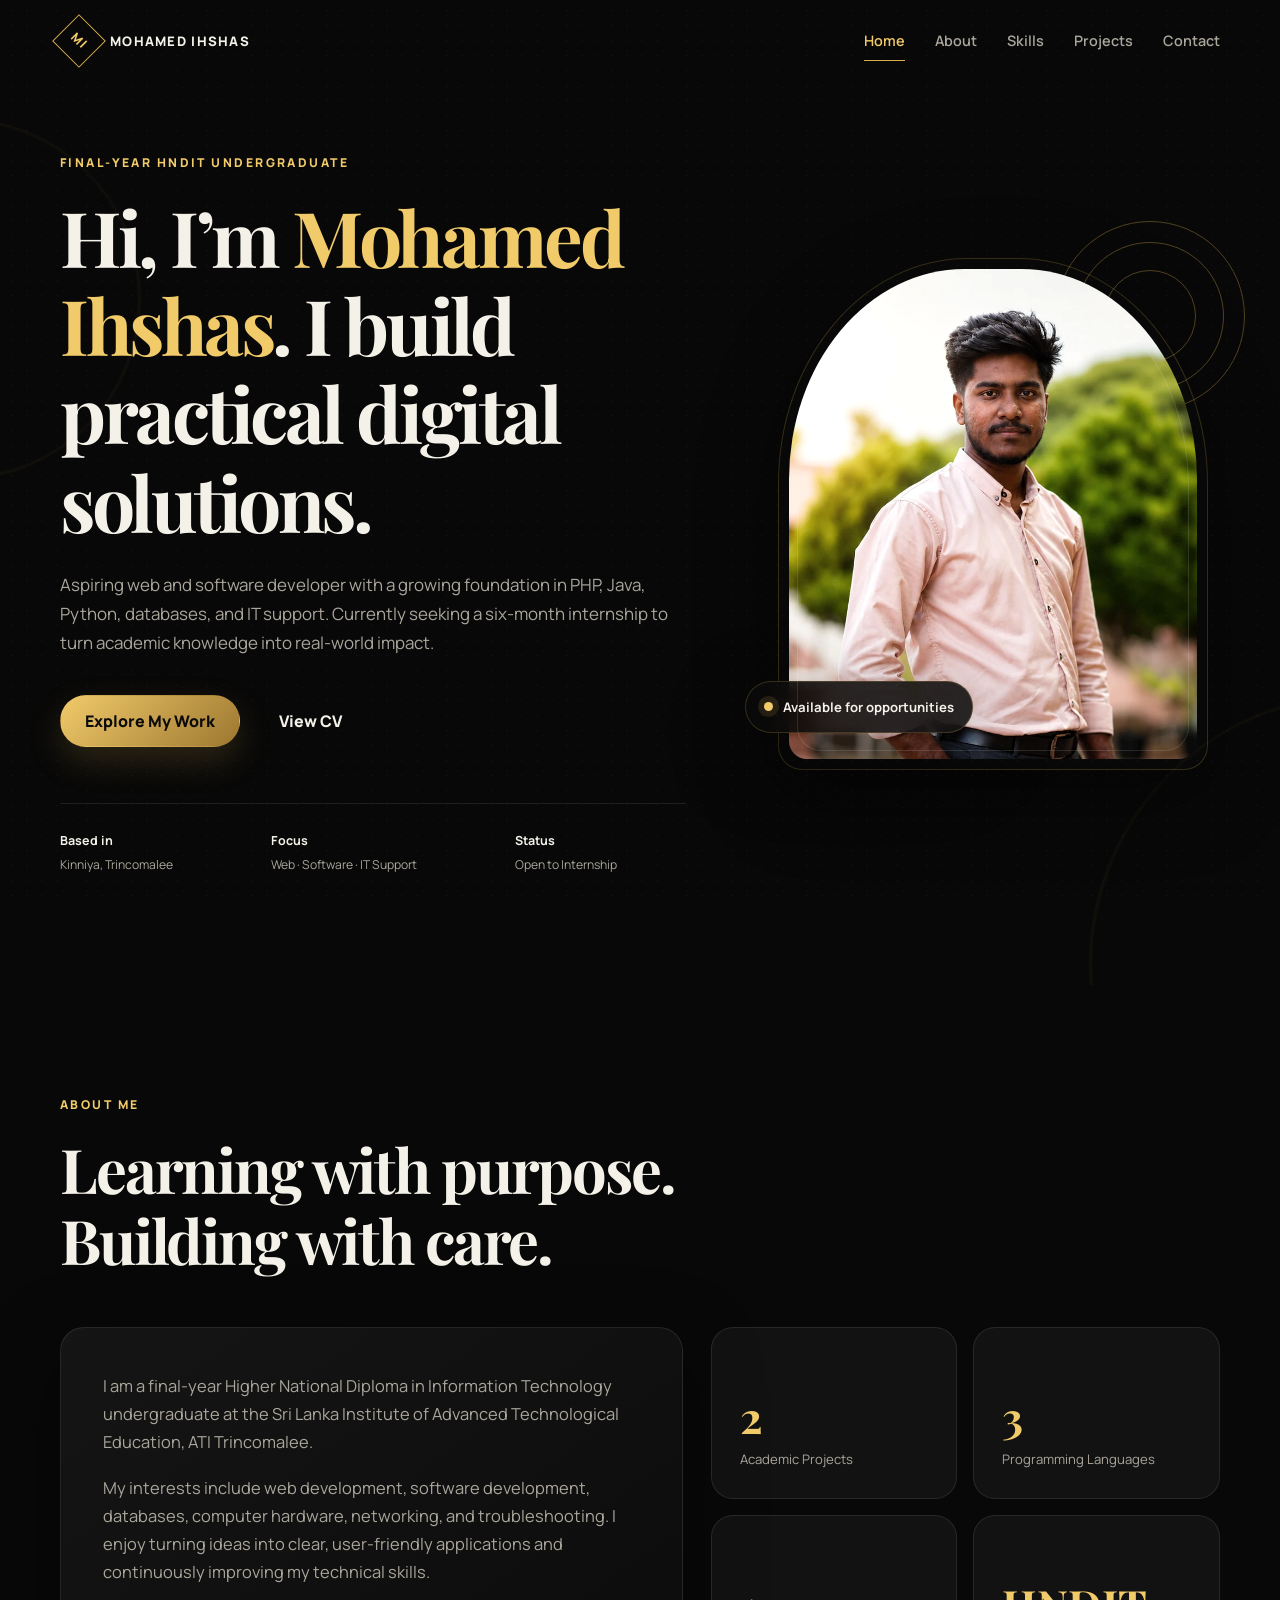
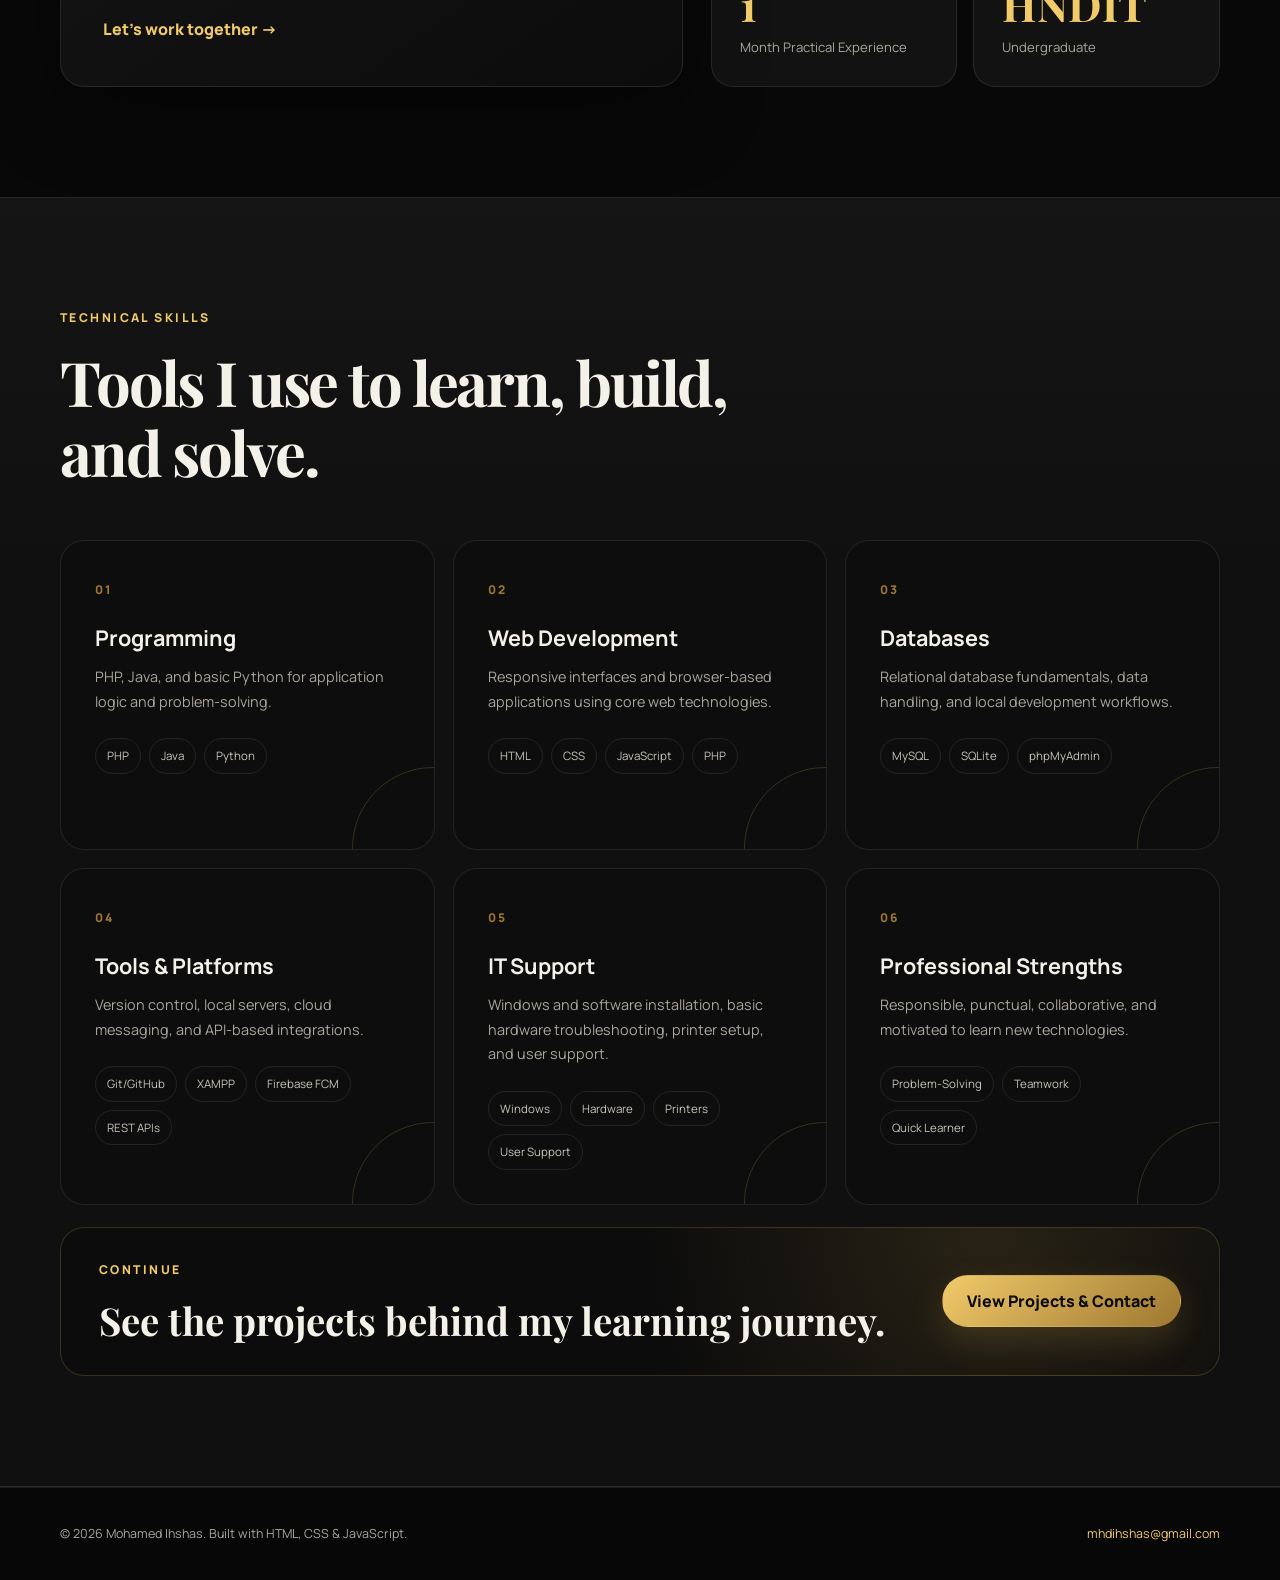
==== commit d66f266c: "HNDIT undergraduate" ====
--- a/index.html
+++ b/index.html
@@ -1561,7 +1561,7 @@
 
           <div class="hero-actions">
             <a class="btn btn-primary" href="work.html">Explore My Work</a>
-            <a href="assets/cv.pdf" target="_blank" class="btn">
+            <a href="assets/ihshas_internship_cv.pdf" target="_blank" class="btn">
               View CV
             </a>
           </div>
@@ -1634,8 +1634,8 @@
               <span>Month Practical Experience</span>
             </div>
             <div class="stat-card reveal">
-              <strong>Final</strong>
-              <span>Year HNDIT Student</span>
+              <strong>HNDIT</strong>
+              <span>Undergraduate</span>
             </div>
           </div>
         </div>
